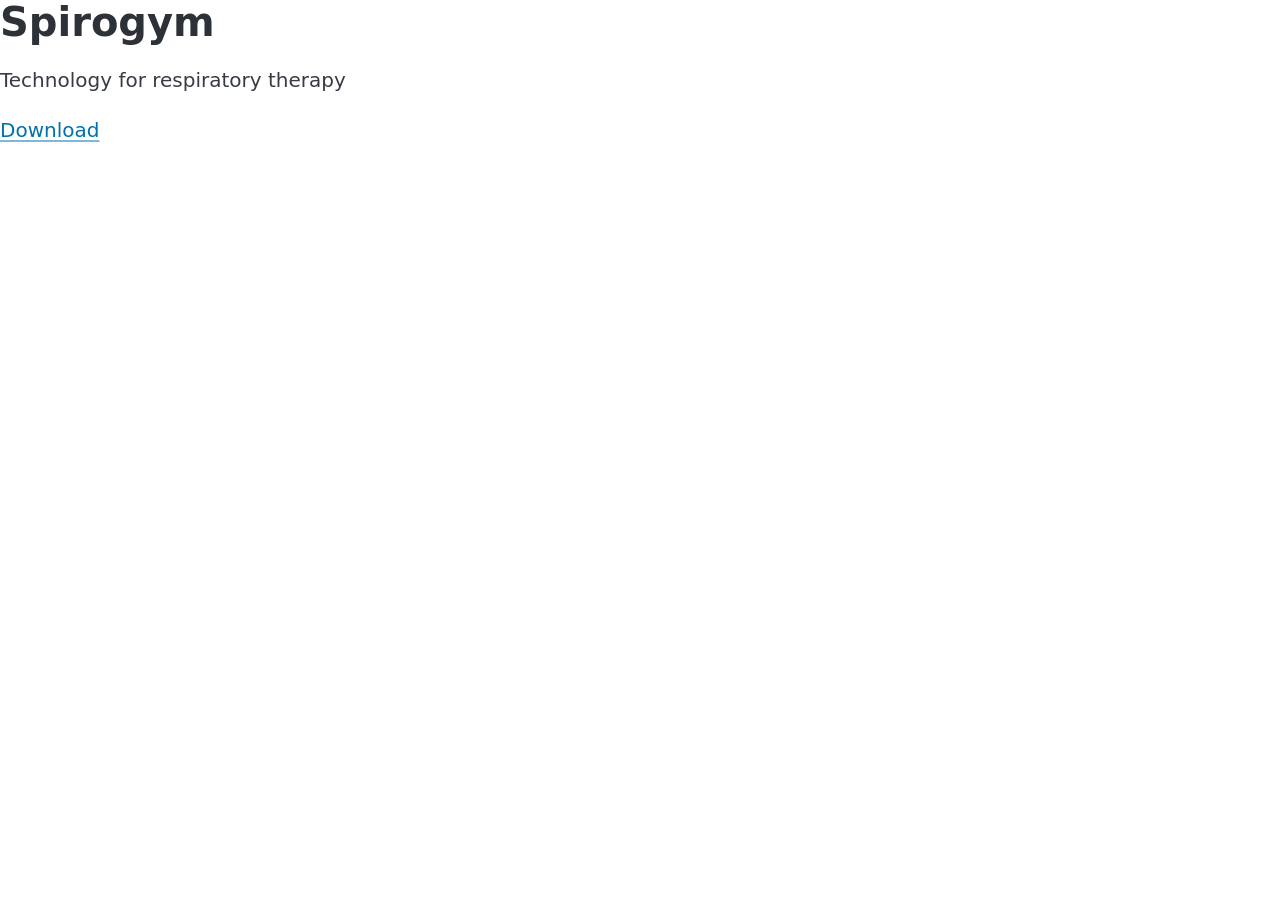
==== index.html @ b57103ef "feat(app): added page skeleton" ====
<!DOCTYPE html>
<html lang="en">
<meta charset="UTF-8">
<title>Spirogym</title>
<meta name="viewport" content="width=device-width,initial-scale=1">
<link rel="stylesheet" href="css/pico.min.css">
<style>
</style>
<script src=""></script>
<body>

<div>
 <h1>Spirogym</h1>
 <p>Technology for respiratory therapy</p>
 <a href="app/spirogym.apk" >Download</a>
</div>

</body>
</html>
---- css/pico.min.css ----
@charset "UTF-8";/*!
 * Pico CSS ✨ v2.1.1 (https://picocss.com)
 * Copyright 2019-2025 - Licensed under MIT
 */:host,:root{--pico-font-family-emoji:"Apple Color Emoji","Segoe UI Emoji","Segoe UI Symbol","Noto Color Emoji";--pico-font-family-sans-serif:system-ui,"Segoe UI",Roboto,Oxygen,Ubuntu,Cantarell,Helvetica,Arial,"Helvetica Neue",sans-serif,var(--pico-font-family-emoji);--pico-font-family-monospace:ui-monospace,SFMono-Regular,"SF Mono",Menlo,Consolas,"Liberation Mono",monospace,var(--pico-font-family-emoji);--pico-font-family:var(--pico-font-family-sans-serif);--pico-line-height:1.5;--pico-font-weight:400;--pico-font-size:100%;--pico-text-underline-offset:0.1rem;--pico-border-radius:0.25rem;--pico-border-width:0.0625rem;--pico-outline-width:0.125rem;--pico-transition:0.2s ease-in-out;--pico-spacing:1rem;--pico-typography-spacing-vertical:1rem;--pico-block-spacing-vertical:var(--pico-spacing);--pico-block-spacing-horizontal:var(--pico-spacing);--pico-grid-column-gap:var(--pico-spacing);--pico-grid-row-gap:var(--pico-spacing);--pico-form-element-spacing-vertical:0.75rem;--pico-form-element-spacing-horizontal:1rem;--pico-group-box-shadow:0 0 0 rgba(0, 0, 0, 0);--pico-group-box-shadow-focus-with-button:0 0 0 var(--pico-outline-width) var(--pico-primary-focus);--pico-group-box-shadow-focus-with-input:0 0 0 0.0625rem var(--pico-form-element-border-color);--pico-modal-overlay-backdrop-filter:blur(0.375rem);--pico-nav-element-spacing-vertical:1rem;--pico-nav-element-spacing-horizontal:0.5rem;--pico-nav-link-spacing-vertical:0.5rem;--pico-nav-link-spacing-horizontal:0.5rem;--pico-nav-breadcrumb-divider:">";--pico-icon-checkbox:url("data:image/svg+xml,%3Csvg xmlns='http://www.w3.org/2000/svg' width='24' height='24' viewBox='0 0 24 24' fill='none' stroke='rgb(255, 255, 255)' stroke-width='4' stroke-linecap='round' stroke-linejoin='round'%3E%3Cpolyline points='20 6 9 17 4 12'%3E%3C/polyline%3E%3C/svg%3E");--pico-icon-minus:url("data:image/svg+xml,%3Csvg xmlns='http://www.w3.org/2000/svg' width='24' height='24' viewBox='0 0 24 24' fill='none' stroke='rgb(255, 255, 255)' stroke-width='4' stroke-linecap='round' stroke-linejoin='round'%3E%3Cline x1='5' y1='12' x2='19' y2='12'%3E%3C/line%3E%3C/svg%3E");--pico-icon-chevron:url("data:image/svg+xml,%3Csvg xmlns='http://www.w3.org/2000/svg' width='24' height='24' viewBox='0 0 24 24' fill='none' stroke='rgb(136, 145, 164)' stroke-width='2' stroke-linecap='round' stroke-linejoin='round'%3E%3Cpolyline points='6 9 12 15 18 9'%3E%3C/polyline%3E%3C/svg%3E");--pico-icon-date:url("data:image/svg+xml,%3Csvg xmlns='http://www.w3.org/2000/svg' width='24' height='24' viewBox='0 0 24 24' fill='none' stroke='rgb(136, 145, 164)' stroke-width='2' stroke-linecap='round' stroke-linejoin='round'%3E%3Crect x='3' y='4' width='18' height='18' rx='2' ry='2'%3E%3C/rect%3E%3Cline x1='16' y1='2' x2='16' y2='6'%3E%3C/line%3E%3Cline x1='8' y1='2' x2='8' y2='6'%3E%3C/line%3E%3Cline x1='3' y1='10' x2='21' y2='10'%3E%3C/line%3E%3C/svg%3E");--pico-icon-time:url("data:image/svg+xml,%3Csvg xmlns='http://www.w3.org/2000/svg' width='24' height='24' viewBox='0 0 24 24' fill='none' stroke='rgb(136, 145, 164)' stroke-width='2' stroke-linecap='round' stroke-linejoin='round'%3E%3Ccircle cx='12' cy='12' r='10'%3E%3C/circle%3E%3Cpolyline points='12 6 12 12 16 14'%3E%3C/polyline%3E%3C/svg%3E");--pico-icon-search:url("data:image/svg+xml,%3Csvg xmlns='http://www.w3.org/2000/svg' width='24' height='24' viewBox='0 0 24 24' fill='none' stroke='rgb(136, 145, 164)' stroke-width='1.5' stroke-linecap='round' stroke-linejoin='round'%3E%3Ccircle cx='11' cy='11' r='8'%3E%3C/circle%3E%3Cline x1='21' y1='21' x2='16.65' y2='16.65'%3E%3C/line%3E%3C/svg%3E");--pico-icon-close:url("data:image/svg+xml,%3Csvg xmlns='http://www.w3.org/2000/svg' width='24' height='24' viewBox='0 0 24 24' fill='none' stroke='rgb(136, 145, 164)' stroke-width='3' stroke-linecap='round' stroke-linejoin='round'%3E%3Cline x1='18' y1='6' x2='6' y2='18'%3E%3C/line%3E%3Cline x1='6' y1='6' x2='18' y2='18'%3E%3C/line%3E%3C/svg%3E");--pico-icon-loading:url("data:image/svg+xml,%3Csvg fill='none' height='24' width='24' viewBox='0 0 24 24' xmlns='http://www.w3.org/2000/svg' %3E%3Cstyle%3E g %7B animation: rotate 2s linear infinite; transform-origin: center center; %7D circle %7B stroke-dasharray: 75,100; stroke-dashoffset: -5; animation: dash 1.5s ease-in-out infinite; stroke-linecap: round; %7D @keyframes rotate %7B 0%25 %7B transform: rotate(0deg); %7D 100%25 %7B transform: rotate(360deg); %7D %7D @keyframes dash %7B 0%25 %7B stroke-dasharray: 1,100; stroke-dashoffset: 0; %7D 50%25 %7B stroke-dasharray: 44.5,100; stroke-dashoffset: -17.5; %7D 100%25 %7B stroke-dasharray: 44.5,100; stroke-dashoffset: -62; %7D %7D %3C/style%3E%3Cg%3E%3Ccircle cx='12' cy='12' r='10' fill='none' stroke='rgb(136, 145, 164)' stroke-width='4' /%3E%3C/g%3E%3C/svg%3E")}@media (min-width:576px){:host,:root{--pico-font-size:106.25%}}@media (min-width:768px){:host,:root{--pico-font-size:112.5%}}@media (min-width:1024px){:host,:root{--pico-font-size:118.75%}}@media (min-width:1280px){:host,:root{--pico-font-size:125%}}@media (min-width:1536px){:host,:root{--pico-font-size:131.25%}}a{--pico-text-decoration:underline}a.contrast,a.secondary{--pico-text-decoration:underline}small{--pico-font-size:0.875em}h1,h2,h3,h4,h5,h6{--pico-font-weight:700}h1{--pico-font-size:2rem;--pico-line-height:1.125;--pico-typography-spacing-top:3rem}h2{--pico-font-size:1.75rem;--pico-line-height:1.15;--pico-typography-spacing-top:2.625rem}h3{--pico-font-size:1.5rem;--pico-line-height:1.175;--pico-typography-spacing-top:2.25rem}h4{--pico-font-size:1.25rem;--pico-line-height:1.2;--pico-typography-spacing-top:1.874rem}h5{--pico-font-size:1.125rem;--pico-line-height:1.225;--pico-typography-spacing-top:1.6875rem}h6{--pico-font-size:1rem;--pico-line-height:1.25;--pico-typography-spacing-top:1.5rem}tfoot td,tfoot th,thead td,thead th{--pico-font-weight:600;--pico-border-width:0.1875rem}code,kbd,pre,samp{--pico-font-family:var(--pico-font-family-monospace)}kbd{--pico-font-weight:bolder}:where(select,textarea),input:not([type=submit],[type=button],[type=reset],[type=checkbox],[type=radio],[type=file]){--pico-outline-width:0.0625rem}[type=search]{--pico-border-radius:5rem}[type=checkbox],[type=radio]{--pico-border-width:0.125rem}[type=checkbox][role=switch]{--pico-border-width:0.1875rem}details.dropdown summary:not([role=button]){--pico-outline-width:0.0625rem}nav details.dropdown summary:focus-visible{--pico-outline-width:0.125rem}[role=search]{--pico-border-radius:5rem}[role=group]:has(button.secondary:focus,[type=submit].secondary:focus,[type=button].secondary:focus,[role=button].secondary:focus),[role=search]:has(button.secondary:focus,[type=submit].secondary:focus,[type=button].secondary:focus,[role=button].secondary:focus){--pico-group-box-shadow-focus-with-button:0 0 0 var(--pico-outline-width) var(--pico-secondary-focus)}[role=group]:has(button.contrast:focus,[type=submit].contrast:focus,[type=button].contrast:focus,[role=button].contrast:focus),[role=search]:has(button.contrast:focus,[type=submit].contrast:focus,[type=button].contrast:focus,[role=button].contrast:focus){--pico-group-box-shadow-focus-with-button:0 0 0 var(--pico-outline-width) var(--pico-contrast-focus)}[role=group] [role=button],[role=group] [type=button],[role=group] [type=submit],[role=group] button,[role=search] [role=button],[role=search] [type=button],[role=search] [type=submit],[role=search] button{--pico-form-element-spacing-horizontal:2rem}details summary[role=button]:not(.outline)::after{filter:brightness(0) invert(1)}[aria-busy=true]:not(input,select,textarea):is(button,[type=submit],[type=button],[type=reset],[role=button]):not(.outline)::before{filter:brightness(0) invert(1)}:host(:not([data-theme=dark])),:root:not([data-theme=dark]),[data-theme=light]{color-scheme:light;--pico-background-color:#fff;--pico-color:#373c44;--pico-text-selection-color:rgba(2, 154, 232, 0.25);--pico-muted-color:#646b79;--pico-muted-border-color:rgb(231, 234, 239.5);--pico-primary:#0172ad;--pico-primary-background:#0172ad;--pico-primary-border:var(--pico-primary-background);--pico-primary-underline:rgba(1, 114, 173, 0.5);--pico-primary-hover:#015887;--pico-primary-hover-background:#02659a;--pico-primary-hover-border:var(--pico-primary-hover-background);--pico-primary-hover-underline:var(--pico-primary-hover);--pico-primary-focus:rgba(2, 154, 232, 0.5);--pico-primary-inverse:#fff;--pico-secondary:#5d6b89;--pico-secondary-background:#525f7a;--pico-secondary-border:var(--pico-secondary-background);--pico-secondary-underline:rgba(93, 107, 137, 0.5);--pico-secondary-hover:#48536b;--pico-secondary-hover-background:#48536b;--pico-secondary-hover-border:var(--pico-secondary-hover-background);--pico-secondary-hover-underline:var(--pico-secondary-hover);--pico-secondary-focus:rgba(93, 107, 137, 0.25);--pico-secondary-inverse:#fff;--pico-contrast:#181c25;--pico-contrast-background:#181c25;--pico-contrast-border:var(--pico-contrast-background);--pico-contrast-underline:rgba(24, 28, 37, 0.5);--pico-contrast-hover:#000;--pico-contrast-hover-background:#000;--pico-contrast-hover-border:var(--pico-contrast-hover-background);--pico-contrast-hover-underline:var(--pico-secondary-hover);--pico-contrast-focus:rgba(93, 107, 137, 0.25);--pico-contrast-inverse:#fff;--pico-box-shadow:0.0145rem 0.029rem 0.174rem rgba(129, 145, 181, 0.01698),0.0335rem 0.067rem 0.402rem rgba(129, 145, 181, 0.024),0.0625rem 0.125rem 0.75rem rgba(129, 145, 181, 0.03),0.1125rem 0.225rem 1.35rem rgba(129, 145, 181, 0.036),0.2085rem 0.417rem 2.502rem rgba(129, 145, 181, 0.04302),0.5rem 1rem 6rem rgba(129, 145, 181, 0.06),0 0 0 0.0625rem rgba(129, 145, 181, 0.015);--pico-h1-color:#2d3138;--pico-h2-color:#373c44;--pico-h3-color:#424751;--pico-h4-color:#4d535e;--pico-h5-color:#5c6370;--pico-h6-color:#646b79;--pico-mark-background-color:rgb(252.5, 230.5, 191.5);--pico-mark-color:#0f1114;--pico-ins-color:rgb(28.5, 105.5, 84);--pico-del-color:rgb(136, 56.5, 53);--pico-blockquote-border-color:var(--pico-muted-border-color);--pico-blockquote-footer-color:var(--pico-muted-color);--pico-button-box-shadow:0 0 0 rgba(0, 0, 0, 0);--pico-button-hover-box-shadow:0 0 0 rgba(0, 0, 0, 0);--pico-table-border-color:var(--pico-muted-border-color);--pico-table-row-stripped-background-color:rgba(111, 120, 135, 0.0375);--pico-code-background-color:rgb(243, 244.5, 246.75);--pico-code-color:#646b79;--pico-code-kbd-background-color:var(--pico-color);--pico-code-kbd-color:var(--pico-background-color);--pico-form-element-background-color:rgb(251, 251.5, 252.25);--pico-form-element-selected-background-color:#dfe3eb;--pico-form-element-border-color:#cfd5e2;--pico-form-element-color:#23262c;--pico-form-element-placeholder-color:var(--pico-muted-color);--pico-form-element-active-background-color:#fff;--pico-form-element-active-border-color:var(--pico-primary-border);--pico-form-element-focus-color:var(--pico-primary-border);--pico-form-element-disabled-opacity:0.5;--pico-form-element-invalid-border-color:rgb(183.5, 105.5, 106.5);--pico-form-element-invalid-active-border-color:rgb(200.25, 79.25, 72.25);--pico-form-element-invalid-focus-color:var(--pico-form-element-invalid-active-border-color);--pico-form-element-valid-border-color:rgb(76, 154.5, 137.5);--pico-form-element-valid-active-border-color:rgb(39, 152.75, 118.75);--pico-form-element-valid-focus-color:var(--pico-form-element-valid-active-border-color);--pico-switch-background-color:#bfc7d9;--pico-switch-checked-background-color:var(--pico-primary-background);--pico-switch-color:#fff;--pico-switch-thumb-box-shadow:0 0 0 rgba(0, 0, 0, 0);--pico-range-border-color:#dfe3eb;--pico-range-active-border-color:#bfc7d9;--pico-range-thumb-border-color:var(--pico-background-color);--pico-range-thumb-color:var(--pico-secondary-background);--pico-range-thumb-active-color:var(--pico-primary-background);--pico-accordion-border-color:var(--pico-muted-border-color);--pico-accordion-active-summary-color:var(--pico-primary-hover);--pico-accordion-close-summary-color:var(--pico-color);--pico-accordion-open-summary-color:var(--pico-muted-color);--pico-card-background-color:var(--pico-background-color);--pico-card-border-color:var(--pico-muted-border-color);--pico-card-box-shadow:var(--pico-box-shadow);--pico-card-sectioning-background-color:rgb(251, 251.5, 252.25);--pico-dropdown-background-color:#fff;--pico-dropdown-border-color:#eff1f4;--pico-dropdown-box-shadow:var(--pico-box-shadow);--pico-dropdown-color:var(--pico-color);--pico-dropdown-hover-background-color:#eff1f4;--pico-loading-spinner-opacity:0.5;--pico-modal-overlay-background-color:rgba(232, 234, 237, 0.75);--pico-progress-background-color:#dfe3eb;--pico-progress-color:var(--pico-primary-background);--pico-tooltip-background-color:var(--pico-contrast-background);--pico-tooltip-color:var(--pico-contrast-inverse);--pico-icon-valid:url("data:image/svg+xml,%3Csvg xmlns='http://www.w3.org/2000/svg' width='24' height='24' viewBox='0 0 24 24' fill='none' stroke='rgb(76, 154.5, 137.5)' stroke-width='2' stroke-linecap='round' stroke-linejoin='round'%3E%3Cpolyline points='20 6 9 17 4 12'%3E%3C/polyline%3E%3C/svg%3E");--pico-icon-invalid:url("data:image/svg+xml,%3Csvg xmlns='http://www.w3.org/2000/svg' width='24' height='24' viewBox='0 0 24 24' fill='none' stroke='rgb(200.25, 79.25, 72.25)' stroke-width='2' stroke-linecap='round' stroke-linejoin='round'%3E%3Ccircle cx='12' cy='12' r='10'%3E%3C/circle%3E%3Cline x1='12' y1='8' x2='12' y2='12'%3E%3C/line%3E%3Cline x1='12' y1='16' x2='12.01' y2='16'%3E%3C/line%3E%3C/svg%3E")}:host(:not([data-theme=dark])) input:is([type=submit],[type=button],[type=reset],[type=checkbox],[type=radio],[type=file]),:root:not([data-theme=dark]) input:is([type=submit],[type=button],[type=reset],[type=checkbox],[type=radio],[type=file]),[data-theme=light] input:is([type=submit],[type=button],[type=reset],[type=checkbox],[type=radio],[type=file]){--pico-form-element-focus-color:var(--pico-primary-focus)}@media only screen and (prefers-color-scheme:dark){:host(:not([data-theme])),:root:not([data-theme]){color-scheme:dark;--pico-background-color:rgb(19, 22.5, 30.5);--pico-color:#c2c7d0;--pico-text-selection-color:rgba(1, 170, 255, 0.1875);--pico-muted-color:#7b8495;--pico-muted-border-color:#202632;--pico-primary:#01aaff;--pico-primary-background:#0172ad;--pico-primary-border:var(--pico-primary-background);--pico-primary-underline:rgba(1, 170, 255, 0.5);--pico-primary-hover:#79c0ff;--pico-primary-hover-background:#017fc0;--pico-primary-hover-border:var(--pico-primary-hover-background);--pico-primary-hover-underline:var(--pico-primary-hover);--pico-primary-focus:rgba(1, 170, 255, 0.375);--pico-primary-inverse:#fff;--pico-secondary:#969eaf;--pico-secondary-background:#525f7a;--pico-secondary-border:var(--pico-secondary-background);--pico-secondary-underline:rgba(150, 158, 175, 0.5);--pico-secondary-hover:#b3b9c5;--pico-secondary-hover-background:#5d6b89;--pico-secondary-hover-border:var(--pico-secondary-hover-background);--pico-secondary-hover-underline:var(--pico-secondary-hover);--pico-secondary-focus:rgba(144, 158, 190, 0.25);--pico-secondary-inverse:#fff;--pico-contrast:#dfe3eb;--pico-contrast-background:#eff1f4;--pico-contrast-border:var(--pico-contrast-background);--pico-contrast-underline:rgba(223, 227, 235, 0.5);--pico-contrast-hover:#fff;--pico-contrast-hover-background:#fff;--pico-contrast-hover-border:var(--pico-contrast-hover-background);--pico-contrast-hover-underline:var(--pico-contrast-hover);--pico-contrast-focus:rgba(207, 213, 226, 0.25);--pico-contrast-inverse:#000;--pico-box-shadow:0.0145rem 0.029rem 0.174rem rgba(7, 8.5, 12, 0.01698),0.0335rem 0.067rem 0.402rem rgba(7, 8.5, 12, 0.024),0.0625rem 0.125rem 0.75rem rgba(7, 8.5, 12, 0.03),0.1125rem 0.225rem 1.35rem rgba(7, 8.5, 12, 0.036),0.2085rem 0.417rem 2.502rem rgba(7, 8.5, 12, 0.04302),0.5rem 1rem 6rem rgba(7, 8.5, 12, 0.06),0 0 0 0.0625rem rgba(7, 8.5, 12, 0.015);--pico-h1-color:#f0f1f3;--pico-h2-color:#e0e3e7;--pico-h3-color:#c2c7d0;--pico-h4-color:#b3b9c5;--pico-h5-color:#a4acba;--pico-h6-color:#8891a4;--pico-mark-background-color:#014063;--pico-mark-color:#fff;--pico-ins-color:#62af9a;--pico-del-color:rgb(205.5, 126, 123);--pico-blockquote-border-color:var(--pico-muted-border-color);--pico-blockquote-footer-color:var(--pico-muted-color);--pico-button-box-shadow:0 0 0 rgba(0, 0, 0, 0);--pico-button-hover-box-shadow:0 0 0 rgba(0, 0, 0, 0);--pico-table-border-color:var(--pico-muted-border-color);--pico-table-row-stripped-background-color:rgba(111, 120, 135, 0.0375);--pico-code-background-color:rgb(26, 30.5, 40.25);--pico-code-color:#8891a4;--pico-code-kbd-background-color:var(--pico-color);--pico-code-kbd-color:var(--pico-background-color);--pico-form-element-background-color:rgb(28, 33, 43.5);--pico-form-element-selected-background-color:#2a3140;--pico-form-element-border-color:#2a3140;--pico-form-element-color:#e0e3e7;--pico-form-element-placeholder-color:#8891a4;--pico-form-element-active-background-color:rgb(26, 30.5, 40.25);--pico-form-element-active-border-color:var(--pico-primary-border);--pico-form-element-focus-color:var(--pico-primary-border);--pico-form-element-disabled-opacity:0.5;--pico-form-element-invalid-border-color:rgb(149.5, 74, 80);--pico-form-element-invalid-active-border-color:rgb(183.25, 63.5, 59);--pico-form-element-invalid-focus-color:var(--pico-form-element-invalid-active-border-color);--pico-form-element-valid-border-color:#2a7b6f;--pico-form-element-valid-active-border-color:rgb(22, 137, 105.5);--pico-form-element-valid-focus-color:var(--pico-form-element-valid-active-border-color);--pico-switch-background-color:#333c4e;--pico-switch-checked-background-color:var(--pico-primary-background);--pico-switch-color:#fff;--pico-switch-thumb-box-shadow:0 0 0 rgba(0, 0, 0, 0);--pico-range-border-color:#202632;--pico-range-active-border-color:#2a3140;--pico-range-thumb-border-color:var(--pico-background-color);--pico-range-thumb-color:var(--pico-secondary-background);--pico-range-thumb-active-color:var(--pico-primary-background);--pico-accordion-border-color:var(--pico-muted-border-color);--pico-accordion-active-summary-color:var(--pico-primary-hover);--pico-accordion-close-summary-color:var(--pico-color);--pico-accordion-open-summary-color:var(--pico-muted-color);--pico-card-background-color:#181c25;--pico-card-border-color:var(--pico-card-background-color);--pico-card-box-shadow:var(--pico-box-shadow);--pico-card-sectioning-background-color:rgb(26, 30.5, 40.25);--pico-dropdown-background-color:#181c25;--pico-dropdown-border-color:#202632;--pico-dropdown-box-shadow:var(--pico-box-shadow);--pico-dropdown-color:var(--pico-color);--pico-dropdown-hover-background-color:#202632;--pico-loading-spinner-opacity:0.5;--pico-modal-overlay-background-color:rgba(7.5, 8.5, 10, 0.75);--pico-progress-background-color:#202632;--pico-progress-color:var(--pico-primary-background);--pico-tooltip-background-color:var(--pico-contrast-background);--pico-tooltip-color:var(--pico-contrast-inverse);--pico-icon-valid:url("data:image/svg+xml,%3Csvg xmlns='http://www.w3.org/2000/svg' width='24' height='24' viewBox='0 0 24 24' fill='none' stroke='rgb(42, 123, 111)' stroke-width='2' stroke-linecap='round' stroke-linejoin='round'%3E%3Cpolyline points='20 6 9 17 4 12'%3E%3C/polyline%3E%3C/svg%3E");--pico-icon-invalid:url("data:image/svg+xml,%3Csvg xmlns='http://www.w3.org/2000/svg' width='24' height='24' viewBox='0 0 24 24' fill='none' stroke='rgb(149.5, 74, 80)' stroke-width='2' stroke-linecap='round' stroke-linejoin='round'%3E%3Ccircle cx='12' cy='12' r='10'%3E%3C/circle%3E%3Cline x1='12' y1='8' x2='12' y2='12'%3E%3C/line%3E%3Cline x1='12' y1='16' x2='12.01' y2='16'%3E%3C/line%3E%3C/svg%3E")}:host(:not([data-theme])) input:is([type=submit],[type=button],[type=reset],[type=checkbox],[type=radio],[type=file]),:root:not([data-theme]) input:is([type=submit],[type=button],[type=reset],[type=checkbox],[type=radio],[type=file]){--pico-form-element-focus-color:var(--pico-primary-focus)}:host(:not([data-theme])) details summary[role=button].contrast:not(.outline)::after,:root:not([data-theme]) details summary[role=button].contrast:not(.outline)::after{filter:brightness(0)}:host(:not([data-theme])) [aria-busy=true]:not(input,select,textarea).contrast:is(button,[type=submit],[type=button],[type=reset],[role=button]):not(.outline)::before,:root:not([data-theme]) [aria-busy=true]:not(input,select,textarea).contrast:is(button,[type=submit],[type=button],[type=reset],[role=button]):not(.outline)::before{filter:brightness(0)}}[data-theme=dark]{color-scheme:dark;--pico-background-color:rgb(19, 22.5, 30.5);--pico-color:#c2c7d0;--pico-text-selection-color:rgba(1, 170, 255, 0.1875);--pico-muted-color:#7b8495;--pico-muted-border-color:#202632;--pico-primary:#01aaff;--pico-primary-background:#0172ad;--pico-primary-border:var(--pico-primary-background);--pico-primary-underline:rgba(1, 170, 255, 0.5);--pico-primary-hover:#79c0ff;--pico-primary-hover-background:#017fc0;--pico-primary-hover-border:var(--pico-primary-hover-background);--pico-primary-hover-underline:var(--pico-primary-hover);--pico-primary-focus:rgba(1, 170, 255, 0.375);--pico-primary-inverse:#fff;--pico-secondary:#969eaf;--pico-secondary-background:#525f7a;--pico-secondary-border:var(--pico-secondary-background);--pico-secondary-underline:rgba(150, 158, 175, 0.5);--pico-secondary-hover:#b3b9c5;--pico-secondary-hover-background:#5d6b89;--pico-secondary-hover-border:var(--pico-secondary-hover-background);--pico-secondary-hover-underline:var(--pico-secondary-hover);--pico-secondary-focus:rgba(144, 158, 190, 0.25);--pico-secondary-inverse:#fff;--pico-contrast:#dfe3eb;--pico-contrast-background:#eff1f4;--pico-contrast-border:var(--pico-contrast-background);--pico-contrast-underline:rgba(223, 227, 235, 0.5);--pico-contrast-hover:#fff;--pico-contrast-hover-background:#fff;--pico-contrast-hover-border:var(--pico-contrast-hover-background);--pico-contrast-hover-underline:var(--pico-contrast-hover);--pico-contrast-focus:rgba(207, 213, 226, 0.25);--pico-contrast-inverse:#000;--pico-box-shadow:0.0145rem 0.029rem 0.174rem rgba(7, 8.5, 12, 0.01698),0.0335rem 0.067rem 0.402rem rgba(7, 8.5, 12, 0.024),0.0625rem 0.125rem 0.75rem rgba(7, 8.5, 12, 0.03),0.1125rem 0.225rem 1.35rem rgba(7, 8.5, 12, 0.036),0.2085rem 0.417rem 2.502rem rgba(7, 8.5, 12, 0.04302),0.5rem 1rem 6rem rgba(7, 8.5, 12, 0.06),0 0 0 0.0625rem rgba(7, 8.5, 12, 0.015);--pico-h1-color:#f0f1f3;--pico-h2-color:#e0e3e7;--pico-h3-color:#c2c7d0;--pico-h4-color:#b3b9c5;--pico-h5-color:#a4acba;--pico-h6-color:#8891a4;--pico-mark-background-color:#014063;--pico-mark-color:#fff;--pico-ins-color:#62af9a;--pico-del-color:rgb(205.5, 126, 123);--pico-blockquote-border-color:var(--pico-muted-border-color);--pico-blockquote-footer-color:var(--pico-muted-color);--pico-button-box-shadow:0 0 0 rgba(0, 0, 0, 0);--pico-button-hover-box-shadow:0 0 0 rgba(0, 0, 0, 0);--pico-table-border-color:var(--pico-muted-border-color);--pico-table-row-stripped-background-color:rgba(111, 120, 135, 0.0375);--pico-code-background-color:rgb(26, 30.5, 40.25);--pico-code-color:#8891a4;--pico-code-kbd-background-color:var(--pico-color);--pico-code-kbd-color:var(--pico-background-color);--pico-form-element-background-color:rgb(28, 33, 43.5);--pico-form-element-selected-background-color:#2a3140;--pico-form-element-border-color:#2a3140;--pico-form-element-color:#e0e3e7;--pico-form-element-placeholder-color:#8891a4;--pico-form-element-active-background-color:rgb(26, 30.5, 40.25);--pico-form-element-active-border-color:var(--pico-primary-border);--pico-form-element-focus-color:var(--pico-primary-border);--pico-form-element-disabled-opacity:0.5;--pico-form-element-invalid-border-color:rgb(149.5, 74, 80);--pico-form-element-invalid-active-border-color:rgb(183.25, 63.5, 59);--pico-form-element-invalid-focus-color:var(--pico-form-element-invalid-active-border-color);--pico-form-element-valid-border-color:#2a7b6f;--pico-form-element-valid-active-border-color:rgb(22, 137, 105.5);--pico-form-element-valid-focus-color:var(--pico-form-element-valid-active-border-color);--pico-switch-background-color:#333c4e;--pico-switch-checked-background-color:var(--pico-primary-background);--pico-switch-color:#fff;--pico-switch-thumb-box-shadow:0 0 0 rgba(0, 0, 0, 0);--pico-range-border-color:#202632;--pico-range-active-border-color:#2a3140;--pico-range-thumb-border-color:var(--pico-background-color);--pico-range-thumb-color:var(--pico-secondary-background);--pico-range-thumb-active-color:var(--pico-primary-background);--pico-accordion-border-color:var(--pico-muted-border-color);--pico-accordion-active-summary-color:var(--pico-primary-hover);--pico-accordion-close-summary-color:var(--pico-color);--pico-accordion-open-summary-color:var(--pico-muted-color);--pico-card-background-color:#181c25;--pico-card-border-color:var(--pico-card-background-color);--pico-card-box-shadow:var(--pico-box-shadow);--pico-card-sectioning-background-color:rgb(26, 30.5, 40.25);--pico-dropdown-background-color:#181c25;--pico-dropdown-border-color:#202632;--pico-dropdown-box-shadow:var(--pico-box-shadow);--pico-dropdown-color:var(--pico-color);--pico-dropdown-hover-background-color:#202632;--pico-loading-spinner-opacity:0.5;--pico-modal-overlay-background-color:rgba(7.5, 8.5, 10, 0.75);--pico-progress-background-color:#202632;--pico-progress-color:var(--pico-primary-background);--pico-tooltip-background-color:var(--pico-contrast-background);--pico-tooltip-color:var(--pico-contrast-inverse);--pico-icon-valid:url("data:image/svg+xml,%3Csvg xmlns='http://www.w3.org/2000/svg' width='24' height='24' viewBox='0 0 24 24' fill='none' stroke='rgb(42, 123, 111)' stroke-width='2' stroke-linecap='round' stroke-linejoin='round'%3E%3Cpolyline points='20 6 9 17 4 12'%3E%3C/polyline%3E%3C/svg%3E");--pico-icon-invalid:url("data:image/svg+xml,%3Csvg xmlns='http://www.w3.org/2000/svg' width='24' height='24' viewBox='0 0 24 24' fill='none' stroke='rgb(149.5, 74, 80)' stroke-width='2' stroke-linecap='round' stroke-linejoin='round'%3E%3Ccircle cx='12' cy='12' r='10'%3E%3C/circle%3E%3Cline x1='12' y1='8' x2='12' y2='12'%3E%3C/line%3E%3Cline x1='12' y1='16' x2='12.01' y2='16'%3E%3C/line%3E%3C/svg%3E")}[data-theme=dark] input:is([type=submit],[type=button],[type=reset],[type=checkbox],[type=radio],[type=file]){--pico-form-element-focus-color:var(--pico-primary-focus)}[data-theme=dark] details summary[role=button].contrast:not(.outline)::after{filter:brightness(0)}[data-theme=dark] [aria-busy=true]:not(input,select,textarea).contrast:is(button,[type=submit],[type=button],[type=reset],[role=button]):not(.outline)::before{filter:brightness(0)}[type=checkbox],[type=radio],[type=range],progress{accent-color:var(--pico-primary)}*,::after,::before{box-sizing:border-box;background-repeat:no-repeat}::after,::before{text-decoration:inherit;vertical-align:inherit}:where(:host),:where(:root){-webkit-tap-highlight-color:transparent;-webkit-text-size-adjust:100%;-moz-text-size-adjust:100%;text-size-adjust:100%;background-color:var(--pico-background-color);color:var(--pico-color);font-weight:var(--pico-font-weight);font-size:var(--pico-font-size);line-height:var(--pico-line-height);font-family:var(--pico-font-family);text-underline-offset:var(--pico-text-underline-offset);text-rendering:optimizeLegibility;overflow-wrap:break-word;-moz-tab-size:4;-o-tab-size:4;tab-size:4}body{width:100%;margin:0}main{display:block}body>footer,body>header,body>main{padding-block:var(--pico-block-spacing-vertical)}section{margin-bottom:var(--pico-block-spacing-vertical)}.container,.container-fluid{width:100%;margin-right:auto;margin-left:auto;padding-right:var(--pico-spacing);padding-left:var(--pico-spacing)}@media (min-width:576px){.container{max-width:510px;padding-right:0;padding-left:0}}@media (min-width:768px){.container{max-width:700px}}@media (min-width:1024px){.container{max-width:950px}}@media (min-width:1280px){.container{max-width:1200px}}@media (min-width:1536px){.container{max-width:1450px}}.grid{grid-column-gap:var(--pico-grid-column-gap);grid-row-gap:var(--pico-grid-row-gap);display:grid;grid-template-columns:1fr}@media (min-width:768px){.grid{grid-template-columns:repeat(auto-fit,minmax(0%,1fr))}}.grid>*{min-width:0}.overflow-auto{overflow:auto}b,strong{font-weight:bolder}sub,sup{position:relative;font-size:.75em;line-height:0;vertical-align:baseline}sub{bottom:-.25em}sup{top:-.5em}address,blockquote,dl,ol,p,pre,table,ul{margin-top:0;margin-bottom:var(--pico-typography-spacing-vertical);color:var(--pico-color);font-style:normal;font-weight:var(--pico-font-weight)}h1,h2,h3,h4,h5,h6{margin-top:0;margin-bottom:var(--pico-typography-spacing-vertical);color:var(--pico-color);font-weight:var(--pico-font-weight);font-size:var(--pico-font-size);line-height:var(--pico-line-height);font-family:var(--pico-font-family)}h1{--pico-color:var(--pico-h1-color)}h2{--pico-color:var(--pico-h2-color)}h3{--pico-color:var(--pico-h3-color)}h4{--pico-color:var(--pico-h4-color)}h5{--pico-color:var(--pico-h5-color)}h6{--pico-color:var(--pico-h6-color)}:where(article,address,blockquote,dl,figure,form,ol,p,pre,table,ul)~:is(h1,h2,h3,h4,h5,h6){margin-top:var(--pico-typography-spacing-top)}p{margin-bottom:var(--pico-typography-spacing-vertical)}hgroup{margin-bottom:var(--pico-typography-spacing-vertical)}hgroup>*{margin-top:0;margin-bottom:0}hgroup>:not(:first-child):last-child{--pico-color:var(--pico-muted-color);--pico-font-weight:unset;font-size:1rem}:where(ol,ul) li{margin-bottom:calc(var(--pico-typography-spacing-vertical) * .25)}:where(dl,ol,ul) :where(dl,ol,ul){margin:0;margin-top:calc(var(--pico-typography-spacing-vertical) * .25)}ul li{list-style:square}mark{padding:.125rem .25rem;background-color:var(--pico-mark-background-color);color:var(--pico-mark-color);vertical-align:baseline}blockquote{display:block;margin:var(--pico-typography-spacing-vertical) 0;padding:var(--pico-spacing);border-right:none;border-left:.25rem solid var(--pico-blockquote-border-color);border-inline-start:0.25rem solid var(--pico-blockquote-border-color);border-inline-end:none}blockquote footer{margin-top:calc(var(--pico-typography-spacing-vertical) * .5);color:var(--pico-blockquote-footer-color)}abbr[title]{border-bottom:1px dotted;text-decoration:none;cursor:help}ins{color:var(--pico-ins-color);text-decoration:none}del{color:var(--pico-del-color)}::-moz-selection{background-color:var(--pico-text-selection-color)}::selection{background-color:var(--pico-text-selection-color)}:where(a:not([role=button])),[role=link]{--pico-color:var(--pico-primary);--pico-background-color:transparent;--pico-underline:var(--pico-primary-underline);outline:0;background-color:var(--pico-background-color);color:var(--pico-color);-webkit-text-decoration:var(--pico-text-decoration);text-decoration:var(--pico-text-decoration);text-decoration-color:var(--pico-underline);text-underline-offset:0.125em;transition:background-color var(--pico-transition),color var(--pico-transition),box-shadow var(--pico-transition),-webkit-text-decoration var(--pico-transition);transition:background-color var(--pico-transition),color var(--pico-transition),text-decoration var(--pico-transition),box-shadow var(--pico-transition);transition:background-color var(--pico-transition),color var(--pico-transition),text-decoration var(--pico-transition),box-shadow var(--pico-transition),-webkit-text-decoration var(--pico-transition)}:where(a:not([role=button])):is([aria-current]:not([aria-current=false]),:hover,:active,:focus),[role=link]:is([aria-current]:not([aria-current=false]),:hover,:active,:focus){--pico-color:var(--pico-primary-hover);--pico-underline:var(--pico-primary-hover-underline);--pico-text-decoration:underline}:where(a:not([role=button])):focus-visible,[role=link]:focus-visible{box-shadow:0 0 0 var(--pico-outline-width) var(--pico-primary-focus)}:where(a:not([role=button])).secondary,[role=link].secondary{--pico-color:var(--pico-secondary);--pico-underline:var(--pico-secondary-underline)}:where(a:not([role=button])).secondary:is([aria-current]:not([aria-current=false]),:hover,:active,:focus),[role=link].secondary:is([aria-current]:not([aria-current=false]),:hover,:active,:focus){--pico-color:var(--pico-secondary-hover);--pico-underline:var(--pico-secondary-hover-underline)}:where(a:not([role=button])).contrast,[role=link].contrast{--pico-color:var(--pico-contrast);--pico-underline:var(--pico-contrast-underline)}:where(a:not([role=button])).contrast:is([aria-current]:not([aria-current=false]),:hover,:active,:focus),[role=link].contrast:is([aria-current]:not([aria-current=false]),:hover,:active,:focus){--pico-color:var(--pico-contrast-hover);--pico-underline:var(--pico-contrast-hover-underline)}a[role=button]{display:inline-block}button{margin:0;overflow:visible;font-family:inherit;text-transform:none}[type=button],[type=reset],[type=submit],button{-webkit-appearance:button}[role=button],[type=button],[type=file]::file-selector-button,[type=reset],[type=submit],button{--pico-background-color:var(--pico-primary-background);--pico-border-color:var(--pico-primary-border);--pico-color:var(--pico-primary-inverse);--pico-box-shadow:var(--pico-button-box-shadow, 0 0 0 rgba(0, 0, 0, 0));padding:var(--pico-form-element-spacing-vertical) var(--pico-form-element-spacing-horizontal);border:var(--pico-border-width) solid var(--pico-border-color);border-radius:var(--pico-border-radius);outline:0;background-color:var(--pico-background-color);box-shadow:var(--pico-box-shadow);color:var(--pico-color);font-weight:var(--pico-font-weight);font-size:1rem;line-height:var(--pico-line-height);text-align:center;text-decoration:none;cursor:pointer;-webkit-user-select:none;-moz-user-select:none;user-select:none;transition:background-color var(--pico-transition),border-color var(--pico-transition),color var(--pico-transition),box-shadow var(--pico-transition)}[role=button]:is(:hover,:active,:focus),[role=button]:is([aria-current]:not([aria-current=false])),[type=button]:is(:hover,:active,:focus),[type=button]:is([aria-current]:not([aria-current=false])),[type=file]::file-selector-button:is(:hover,:active,:focus),[type=file]::file-selector-button:is([aria-current]:not([aria-current=false])),[type=reset]:is(:hover,:active,:focus),[type=reset]:is([aria-current]:not([aria-current=false])),[type=submit]:is(:hover,:active,:focus),[type=submit]:is([aria-current]:not([aria-current=false])),button:is(:hover,:active,:focus),button:is([aria-current]:not([aria-current=false])){--pico-background-color:var(--pico-primary-hover-background);--pico-border-color:var(--pico-primary-hover-border);--pico-box-shadow:var(--pico-button-hover-box-shadow, 0 0 0 rgba(0, 0, 0, 0));--pico-color:var(--pico-primary-inverse)}[role=button]:focus,[role=button]:is([aria-current]:not([aria-current=false])):focus,[type=button]:focus,[type=button]:is([aria-current]:not([aria-current=false])):focus,[type=file]::file-selector-button:focus,[type=file]::file-selector-button:is([aria-current]:not([aria-current=false])):focus,[type=reset]:focus,[type=reset]:is([aria-current]:not([aria-current=false])):focus,[type=submit]:focus,[type=submit]:is([aria-current]:not([aria-current=false])):focus,button:focus,button:is([aria-current]:not([aria-current=false])):focus{--pico-box-shadow:var(--pico-button-hover-box-shadow, 0 0 0 rgba(0, 0, 0, 0)),0 0 0 var(--pico-outline-width) var(--pico-primary-focus)}[type=button],[type=reset],[type=submit]{margin-bottom:var(--pico-spacing)}:is(button,[type=submit],[type=button],[role=button]).secondary,[type=file]::file-selector-button,[type=reset]{--pico-background-color:var(--pico-secondary-background);--pico-border-color:var(--pico-secondary-border);--pico-color:var(--pico-secondary-inverse);cursor:pointer}:is(button,[type=submit],[type=button],[role=button]).secondary:is([aria-current]:not([aria-current=false]),:hover,:active,:focus),[type=file]::file-selector-button:is([aria-current]:not([aria-current=false]),:hover,:active,:focus),[type=reset]:is([aria-current]:not([aria-current=false]),:hover,:active,:focus){--pico-background-color:var(--pico-secondary-hover-background);--pico-border-color:var(--pico-secondary-hover-border);--pico-color:var(--pico-secondary-inverse)}:is(button,[type=submit],[type=button],[role=button]).secondary:focus,:is(button,[type=submit],[type=button],[role=button]).secondary:is([aria-current]:not([aria-current=false])):focus,[type=file]::file-selector-button:focus,[type=file]::file-selector-button:is([aria-current]:not([aria-current=false])):focus,[type=reset]:focus,[type=reset]:is([aria-current]:not([aria-current=false])):focus{--pico-box-shadow:var(--pico-button-hover-box-shadow, 0 0 0 rgba(0, 0, 0, 0)),0 0 0 var(--pico-outline-width) var(--pico-secondary-focus)}:is(button,[type=submit],[type=button],[role=button]).contrast{--pico-background-color:var(--pico-contrast-background);--pico-border-color:var(--pico-contrast-border);--pico-color:var(--pico-contrast-inverse)}:is(button,[type=submit],[type=button],[role=button]).contrast:is([aria-current]:not([aria-current=false]),:hover,:active,:focus){--pico-background-color:var(--pico-contrast-hover-background);--pico-border-color:var(--pico-contrast-hover-border);--pico-color:var(--pico-contrast-inverse)}:is(button,[type=submit],[type=button],[role=button]).contrast:focus,:is(button,[type=submit],[type=button],[role=button]).contrast:is([aria-current]:not([aria-current=false])):focus{--pico-box-shadow:var(--pico-button-hover-box-shadow, 0 0 0 rgba(0, 0, 0, 0)),0 0 0 var(--pico-outline-width) var(--pico-contrast-focus)}:is(button,[type=submit],[type=button],[role=button]).outline,[type=reset].outline{--pico-background-color:transparent;--pico-color:var(--pico-primary);--pico-border-color:var(--pico-primary)}:is(button,[type=submit],[type=button],[role=button]).outline:is([aria-current]:not([aria-current=false]),:hover,:active,:focus),[type=reset].outline:is([aria-current]:not([aria-current=false]),:hover,:active,:focus){--pico-background-color:transparent;--pico-color:var(--pico-primary-hover);--pico-border-color:var(--pico-primary-hover)}:is(button,[type=submit],[type=button],[role=button]).outline.secondary,[type=reset].outline{--pico-color:var(--pico-secondary);--pico-border-color:var(--pico-secondary)}:is(button,[type=submit],[type=button],[role=button]).outline.secondary:is([aria-current]:not([aria-current=false]),:hover,:active,:focus),[type=reset].outline:is([aria-current]:not([aria-current=false]),:hover,:active,:focus){--pico-color:var(--pico-secondary-hover);--pico-border-color:var(--pico-secondary-hover)}:is(button,[type=submit],[type=button],[role=button]).outline.contrast{--pico-color:var(--pico-contrast);--pico-border-color:var(--pico-contrast)}:is(button,[type=submit],[type=button],[role=button]).outline.contrast:is([aria-current]:not([aria-current=false]),:hover,:active,:focus){--pico-color:var(--pico-contrast-hover);--pico-border-color:var(--pico-contrast-hover)}:where(button,[type=submit],[type=reset],[type=button],[role=button])[disabled],:where(fieldset[disabled]) :is(button,[type=submit],[type=button],[type=reset],[role=button]){opacity:.5;pointer-events:none}:where(table){width:100%;border-collapse:collapse;border-spacing:0;text-indent:0}td,th{padding:calc(var(--pico-spacing)/ 2) var(--pico-spacing);border-bottom:var(--pico-border-width) solid var(--pico-table-border-color);background-color:var(--pico-background-color);color:var(--pico-color);font-weight:var(--pico-font-weight);text-align:left;text-align:start}tfoot td,tfoot th{border-top:var(--pico-border-width) solid var(--pico-table-border-color);border-bottom:0}table.striped tbody tr:nth-child(odd) td,table.striped tbody tr:nth-child(odd) th{background-color:var(--pico-table-row-stripped-background-color)}:where(audio,canvas,iframe,img,svg,video){vertical-align:middle}audio,video{display:inline-block}audio:not([controls]){display:none;height:0}:where(iframe){border-style:none}img{max-width:100%;height:auto;border-style:none}:where(svg:not([fill])){fill:currentColor}svg:not(:host),svg:not(:root){overflow:hidden}code,kbd,pre,samp{font-size:.875em;font-family:var(--pico-font-family)}pre code,pre samp{font-size:inherit;font-family:inherit}pre{-ms-overflow-style:scrollbar;overflow:auto}code,kbd,pre,samp{border-radius:var(--pico-border-radius);background:var(--pico-code-background-color);color:var(--pico-code-color);font-weight:var(--pico-font-weight);line-height:initial}code,kbd,samp{display:inline-block;padding:.375rem}pre{display:block;margin-bottom:var(--pico-spacing);overflow-x:auto}pre>code,pre>samp{display:block;padding:var(--pico-spacing);background:0 0;line-height:var(--pico-line-height)}kbd{background-color:var(--pico-code-kbd-background-color);color:var(--pico-code-kbd-color);vertical-align:baseline}figure{display:block;margin:0;padding:0}figure figcaption{padding:calc(var(--pico-spacing) * .5) 0;color:var(--pico-muted-color)}hr{height:0;margin:var(--pico-typography-spacing-vertical) 0;border:0;border-top:1px solid var(--pico-muted-border-color);color:inherit}[hidden],template{display:none!important}canvas{display:inline-block}input,optgroup,select,textarea{margin:0;font-size:1rem;line-height:var(--pico-line-height);font-family:inherit;letter-spacing:inherit}input{overflow:visible}select{text-transform:none}legend{max-width:100%;padding:0;color:inherit;white-space:normal}textarea{overflow:auto}[type=checkbox],[type=radio]{padding:0}::-webkit-inner-spin-button,::-webkit-outer-spin-button{height:auto}[type=search]{-webkit-appearance:textfield;outline-offset:-2px}[type=search]::-webkit-search-decoration{-webkit-appearance:none}::-webkit-file-upload-button{-webkit-appearance:button;font:inherit}::-moz-focus-inner{padding:0;border-style:none}:-moz-focusring{outline:0}:-moz-ui-invalid{box-shadow:none}::-ms-expand{display:none}[type=file],[type=range]{padding:0;border-width:0}input:not([type=checkbox],[type=radio],[type=range]){height:calc(1rem * var(--pico-line-height) + var(--pico-form-element-spacing-vertical) * 2 + var(--pico-border-width) * 2)}fieldset{width:100%;margin:0;margin-bottom:var(--pico-spacing);padding:0;border:0}fieldset legend,label{display:block;margin-bottom:calc(var(--pico-spacing) * .375);color:var(--pico-color);font-weight:var(--pico-form-label-font-weight,var(--pico-font-weight))}fieldset legend{margin-bottom:calc(var(--pico-spacing) * .5)}button[type=submit],input:not([type=checkbox],[type=radio]),select,textarea{width:100%}input:not([type=checkbox],[type=radio],[type=range],[type=file]),select,textarea{-webkit-appearance:none;-moz-appearance:none;appearance:none;padding:var(--pico-form-element-spacing-vertical) var(--pico-form-element-spacing-horizontal)}input,select,textarea{--pico-background-color:var(--pico-form-element-background-color);--pico-border-color:var(--pico-form-element-border-color);--pico-color:var(--pico-form-element-color);--pico-box-shadow:none;border:var(--pico-border-width) solid var(--pico-border-color);border-radius:var(--pico-border-radius);outline:0;background-color:var(--pico-background-color);box-shadow:var(--pico-box-shadow);color:var(--pico-color);font-weight:var(--pico-font-weight);transition:background-color var(--pico-transition),border-color var(--pico-transition),color var(--pico-transition),box-shadow var(--pico-transition)}:where(select,textarea):not([readonly]):is(:active,:focus),input:not([type=submit],[type=button],[type=reset],[type=checkbox],[type=radio],[readonly]):is(:active,:focus){--pico-background-color:var(--pico-form-element-active-background-color)}:where(select,textarea):not([readonly]):is(:active,:focus),input:not([type=submit],[type=button],[type=reset],[role=switch],[readonly]):is(:active,:focus){--pico-border-color:var(--pico-form-element-active-border-color)}:where(select,textarea):not([readonly]):focus,input:not([type=submit],[type=button],[type=reset],[type=range],[type=file],[readonly]):focus{--pico-box-shadow:0 0 0 var(--pico-outline-width) var(--pico-form-element-focus-color)}:where(fieldset[disabled]) :is(input:not([type=submit],[type=button],[type=reset]),select,textarea),input:not([type=submit],[type=button],[type=reset])[disabled],label[aria-disabled=true],select[disabled],textarea[disabled]{opacity:var(--pico-form-element-disabled-opacity);pointer-events:none}label[aria-disabled=true] input[disabled]{opacity:1}:where(input,select,textarea):not([type=checkbox],[type=radio],[type=date],[type=datetime-local],[type=month],[type=time],[type=week],[type=range])[aria-invalid]{padding-right:calc(var(--pico-form-element-spacing-horizontal) + 1.5rem)!important;padding-left:var(--pico-form-element-spacing-horizontal);padding-inline-start:var(--pico-form-element-spacing-horizontal)!important;padding-inline-end:calc(var(--pico-form-element-spacing-horizontal) + 1.5rem)!important;background-position:center right .75rem;background-size:1rem auto;background-repeat:no-repeat}:where(input,select,textarea):not([type=checkbox],[type=radio],[type=date],[type=datetime-local],[type=month],[type=time],[type=week],[type=range])[aria-invalid=false]:not(select){background-image:var(--pico-icon-valid)}:where(input,select,textarea):not([type=checkbox],[type=radio],[type=date],[type=datetime-local],[type=month],[type=time],[type=week],[type=range])[aria-invalid=true]:not(select){background-image:var(--pico-icon-invalid)}:where(input,select,textarea)[aria-invalid=false]{--pico-border-color:var(--pico-form-element-valid-border-color)}:where(input,select,textarea)[aria-invalid=false]:is(:active,:focus){--pico-border-color:var(--pico-form-element-valid-active-border-color)!important}:where(input,select,textarea)[aria-invalid=false]:is(:active,:focus):not([type=checkbox],[type=radio]){--pico-box-shadow:0 0 0 var(--pico-outline-width) var(--pico-form-element-valid-focus-color)!important}:where(input,select,textarea)[aria-invalid=true]{--pico-border-color:var(--pico-form-element-invalid-border-color)}:where(input,select,textarea)[aria-invalid=true]:is(:active,:focus){--pico-border-color:var(--pico-form-element-invalid-active-border-color)!important}:where(input,select,textarea)[aria-invalid=true]:is(:active,:focus):not([type=checkbox],[type=radio]){--pico-box-shadow:0 0 0 var(--pico-outline-width) var(--pico-form-element-invalid-focus-color)!important}[dir=rtl] :where(input,select,textarea):not([type=checkbox],[type=radio]):is([aria-invalid],[aria-invalid=true],[aria-invalid=false]){background-position:center left .75rem}input::-webkit-input-placeholder,input::placeholder,select:invalid,textarea::-webkit-input-placeholder,textarea::placeholder{color:var(--pico-form-element-placeholder-color);opacity:1}input:not([type=checkbox],[type=radio]),select,textarea{margin-bottom:var(--pico-spacing)}select::-ms-expand{border:0;background-color:transparent}select:not([multiple],[size]){padding-right:calc(var(--pico-form-element-spacing-horizontal) + 1.5rem);padding-left:var(--pico-form-element-spacing-horizontal);padding-inline-start:var(--pico-form-element-spacing-horizontal);padding-inline-end:calc(var(--pico-form-element-spacing-horizontal) + 1.5rem);background-image:var(--pico-icon-chevron);background-position:center right .75rem;background-size:1rem auto;background-repeat:no-repeat}select[multiple] option:checked{background:var(--pico-form-element-selected-background-color);color:var(--pico-form-element-color)}[dir=rtl] select:not([multiple],[size]){background-position:center left .75rem}textarea{display:block;resize:vertical}textarea[aria-invalid]{--pico-icon-height:calc(1rem * var(--pico-line-height) + var(--pico-form-element-spacing-vertical) * 2 + var(--pico-border-width) * 2);background-position:top right .75rem!important;background-size:1rem var(--pico-icon-height)!important}:where(input,select,textarea,fieldset,.grid)+small{display:block;width:100%;margin-top:calc(var(--pico-spacing) * -.75);margin-bottom:var(--pico-spacing);color:var(--pico-muted-color)}:where(input,select,textarea,fieldset,.grid)[aria-invalid=false]+small{color:var(--pico-ins-color)}:where(input,select,textarea,fieldset,.grid)[aria-invalid=true]+small{color:var(--pico-del-color)}label>:where(input,select,textarea){margin-top:calc(var(--pico-spacing) * .25)}label:has([type=checkbox],[type=radio]){width:-moz-fit-content;width:fit-content;cursor:pointer}[type=checkbox],[type=radio]{-webkit-appearance:none;-moz-appearance:none;appearance:none;width:1.25em;height:1.25em;margin-top:-.125em;margin-inline-end:.5em;border-width:var(--pico-border-width);vertical-align:middle;cursor:pointer}[type=checkbox]::-ms-check,[type=radio]::-ms-check{display:none}[type=checkbox]:checked,[type=checkbox]:checked:active,[type=checkbox]:checked:focus,[type=radio]:checked,[type=radio]:checked:active,[type=radio]:checked:focus{--pico-background-color:var(--pico-primary-background);--pico-border-color:var(--pico-primary-border);background-image:var(--pico-icon-checkbox);background-position:center;background-size:.75em auto;background-repeat:no-repeat}[type=checkbox]~label,[type=radio]~label{display:inline-block;margin-bottom:0;cursor:pointer}[type=checkbox]~label:not(:last-of-type),[type=radio]~label:not(:last-of-type){margin-inline-end:1em}[type=checkbox]:indeterminate{--pico-background-color:var(--pico-primary-background);--pico-border-color:var(--pico-primary-border);background-image:var(--pico-icon-minus);background-position:center;background-size:.75em auto;background-repeat:no-repeat}[type=radio]{border-radius:50%}[type=radio]:checked,[type=radio]:checked:active,[type=radio]:checked:focus{--pico-background-color:var(--pico-primary-inverse);border-width:.35em;background-image:none}[type=checkbox][role=switch]{--pico-background-color:var(--pico-switch-background-color);--pico-color:var(--pico-switch-color);width:2.25em;height:1.25em;border:var(--pico-border-width) solid var(--pico-border-color);border-radius:1.25em;background-color:var(--pico-background-color);line-height:1.25em}[type=checkbox][role=switch]:not([aria-invalid]){--pico-border-color:var(--pico-switch-background-color)}[type=checkbox][role=switch]:before{display:block;aspect-ratio:1;height:100%;border-radius:50%;background-color:var(--pico-color);box-shadow:var(--pico-switch-thumb-box-shadow);content:"";transition:margin .1s ease-in-out}[type=checkbox][role=switch]:focus{--pico-background-color:var(--pico-switch-background-color);--pico-border-color:var(--pico-switch-background-color)}[type=checkbox][role=switch]:checked{--pico-background-color:var(--pico-switch-checked-background-color);--pico-border-color:var(--pico-switch-checked-background-color);background-image:none}[type=checkbox][role=switch]:checked::before{margin-inline-start:calc(2.25em - 1.25em)}[type=checkbox][role=switch][disabled]{--pico-background-color:var(--pico-border-color)}[type=checkbox][aria-invalid=false]:checked,[type=checkbox][aria-invalid=false]:checked:active,[type=checkbox][aria-invalid=false]:checked:focus,[type=checkbox][role=switch][aria-invalid=false]:checked,[type=checkbox][role=switch][aria-invalid=false]:checked:active,[type=checkbox][role=switch][aria-invalid=false]:checked:focus{--pico-background-color:var(--pico-form-element-valid-border-color)}[type=checkbox]:checked:active[aria-invalid=true],[type=checkbox]:checked:focus[aria-invalid=true],[type=checkbox]:checked[aria-invalid=true],[type=checkbox][role=switch]:checked:active[aria-invalid=true],[type=checkbox][role=switch]:checked:focus[aria-invalid=true],[type=checkbox][role=switch]:checked[aria-invalid=true]{--pico-background-color:var(--pico-form-element-invalid-border-color)}[type=checkbox][aria-invalid=false]:checked,[type=checkbox][aria-invalid=false]:checked:active,[type=checkbox][aria-invalid=false]:checked:focus,[type=checkbox][role=switch][aria-invalid=false]:checked,[type=checkbox][role=switch][aria-invalid=false]:checked:active,[type=checkbox][role=switch][aria-invalid=false]:checked:focus,[type=radio][aria-invalid=false]:checked,[type=radio][aria-invalid=false]:checked:active,[type=radio][aria-invalid=false]:checked:focus{--pico-border-color:var(--pico-form-element-valid-border-color)}[type=checkbox]:checked:active[aria-invalid=true],[type=checkbox]:checked:focus[aria-invalid=true],[type=checkbox]:checked[aria-invalid=true],[type=checkbox][role=switch]:checked:active[aria-invalid=true],[type=checkbox][role=switch]:checked:focus[aria-invalid=true],[type=checkbox][role=switch]:checked[aria-invalid=true],[type=radio]:checked:active[aria-invalid=true],[type=radio]:checked:focus[aria-invalid=true],[type=radio]:checked[aria-invalid=true]{--pico-border-color:var(--pico-form-element-invalid-border-color)}[type=color]::-webkit-color-swatch-wrapper{padding:0}[type=color]::-moz-focus-inner{padding:0}[type=color]::-webkit-color-swatch{border:0;border-radius:calc(var(--pico-border-radius) * .5)}[type=color]::-moz-color-swatch{border:0;border-radius:calc(var(--pico-border-radius) * .5)}input:not([type=checkbox],[type=radio],[type=range],[type=file]):is([type=date],[type=datetime-local],[type=month],[type=time],[type=week]){--pico-icon-position:0.75rem;--pico-icon-width:1rem;padding-right:calc(var(--pico-icon-width) + var(--pico-icon-position));background-image:var(--pico-icon-date);background-position:center right var(--pico-icon-position);background-size:var(--pico-icon-width) auto;background-repeat:no-repeat}input:not([type=checkbox],[type=radio],[type=range],[type=file])[type=time]{background-image:var(--pico-icon-time)}[type=date]::-webkit-calendar-picker-indicator,[type=datetime-local]::-webkit-calendar-picker-indicator,[type=month]::-webkit-calendar-picker-indicator,[type=time]::-webkit-calendar-picker-indicator,[type=week]::-webkit-calendar-picker-indicator{width:var(--pico-icon-width);margin-right:calc(var(--pico-icon-width) * -1);margin-left:var(--pico-icon-position);opacity:0}@-moz-document url-prefix(){[type=date],[type=datetime-local],[type=month],[type=time],[type=week]{padding-right:var(--pico-form-element-spacing-horizontal)!important;background-image:none!important}}[dir=rtl] :is([type=date],[type=datetime-local],[type=month],[type=time],[type=week]){text-align:right}[type=file]{--pico-color:var(--pico-muted-color);margin-left:calc(var(--pico-outline-width) * -1);padding:calc(var(--pico-form-element-spacing-vertical) * .5) 0;padding-left:var(--pico-outline-width);border:0;border-radius:0;background:0 0}[type=file]::file-selector-button{margin-right:calc(var(--pico-spacing)/ 2);padding:calc(var(--pico-form-element-spacing-vertical) * .5) var(--pico-form-element-spacing-horizontal)}[type=file]:is(:hover,:active,:focus)::file-selector-button{--pico-background-color:var(--pico-secondary-hover-background);--pico-border-color:var(--pico-secondary-hover-border)}[type=file]:focus::file-selector-button{--pico-box-shadow:var(--pico-button-hover-box-shadow, 0 0 0 rgba(0, 0, 0, 0)),0 0 0 var(--pico-outline-width) var(--pico-secondary-focus)}[type=range]{-webkit-appearance:none;-moz-appearance:none;appearance:none;width:100%;height:1.25rem;background:0 0}[type=range]::-webkit-slider-runnable-track{width:100%;height:.375rem;border-radius:var(--pico-border-radius);background-color:var(--pico-range-border-color);-webkit-transition:background-color var(--pico-transition),box-shadow var(--pico-transition);transition:background-color var(--pico-transition),box-shadow var(--pico-transition)}[type=range]::-moz-range-track{width:100%;height:.375rem;border-radius:var(--pico-border-radius);background-color:var(--pico-range-border-color);-moz-transition:background-color var(--pico-transition),box-shadow var(--pico-transition);transition:background-color var(--pico-transition),box-shadow var(--pico-transition)}[type=range]::-ms-track{width:100%;height:.375rem;border-radius:var(--pico-border-radius);background-color:var(--pico-range-border-color);-ms-transition:background-color var(--pico-transition),box-shadow var(--pico-transition);transition:background-color var(--pico-transition),box-shadow var(--pico-transition)}[type=range]::-webkit-slider-thumb{-webkit-appearance:none;width:1.25rem;height:1.25rem;margin-top:-.4375rem;border:2px solid var(--pico-range-thumb-border-color);border-radius:50%;background-color:var(--pico-range-thumb-color);cursor:pointer;-webkit-transition:background-color var(--pico-transition),transform var(--pico-transition);transition:background-color var(--pico-transition),transform var(--pico-transition)}[type=range]::-moz-range-thumb{-webkit-appearance:none;width:1.25rem;height:1.25rem;margin-top:-.4375rem;border:2px solid var(--pico-range-thumb-border-color);border-radius:50%;background-color:var(--pico-range-thumb-color);cursor:pointer;-moz-transition:background-color var(--pico-transition),transform var(--pico-transition);transition:background-color var(--pico-transition),transform var(--pico-transition)}[type=range]::-ms-thumb{-webkit-appearance:none;width:1.25rem;height:1.25rem;margin-top:-.4375rem;border:2px solid var(--pico-range-thumb-border-color);border-radius:50%;background-color:var(--pico-range-thumb-color);cursor:pointer;-ms-transition:background-color var(--pico-transition),transform var(--pico-transition);transition:background-color var(--pico-transition),transform var(--pico-transition)}[type=range]:active,[type=range]:focus-within{--pico-range-border-color:var(--pico-range-active-border-color);--pico-range-thumb-color:var(--pico-range-thumb-active-color)}[type=range]:active::-webkit-slider-thumb{transform:scale(1.25)}[type=range]:active::-moz-range-thumb{transform:scale(1.25)}[type=range]:active::-ms-thumb{transform:scale(1.25)}input:not([type=checkbox],[type=radio],[type=range],[type=file])[type=search]{padding-inline-start:calc(var(--pico-form-element-spacing-horizontal) + 1.75rem);background-image:var(--pico-icon-search);background-position:center left calc(var(--pico-form-element-spacing-horizontal) + .125rem);background-size:1rem auto;background-repeat:no-repeat}input:not([type=checkbox],[type=radio],[type=range],[type=file])[type=search][aria-invalid]{padding-inline-start:calc(var(--pico-form-element-spacing-horizontal) + 1.75rem)!important;background-position:center left 1.125rem,center right .75rem}input:not([type=checkbox],[type=radio],[type=range],[type=file])[type=search][aria-invalid=false]{background-image:var(--pico-icon-search),var(--pico-icon-valid)}input:not([type=checkbox],[type=radio],[type=range],[type=file])[type=search][aria-invalid=true]{background-image:var(--pico-icon-search),var(--pico-icon-invalid)}[dir=rtl] :where(input):not([type=checkbox],[type=radio],[type=range],[type=file])[type=search]{background-position:center right 1.125rem}[dir=rtl] :where(input):not([type=checkbox],[type=radio],[type=range],[type=file])[type=search][aria-invalid]{background-position:center right 1.125rem,center left .75rem}details{display:block;margin-bottom:var(--pico-spacing)}details summary{line-height:1rem;list-style-type:none;cursor:pointer;transition:color var(--pico-transition)}details summary:not([role]){color:var(--pico-accordion-close-summary-color)}details summary::-webkit-details-marker{display:none}details summary::marker{display:none}details summary::-moz-list-bullet{list-style-type:none}details summary::after{display:block;width:1rem;height:1rem;margin-inline-start:calc(var(--pico-spacing,1rem) * .5);float:right;transform:rotate(-90deg);background-image:var(--pico-icon-chevron);background-position:right center;background-size:1rem auto;background-repeat:no-repeat;content:"";transition:transform var(--pico-transition)}details summary:focus{outline:0}details summary:focus:not([role]){color:var(--pico-accordion-active-summary-color)}details summary:focus-visible:not([role]){outline:var(--pico-outline-width) solid var(--pico-primary-focus);outline-offset:calc(var(--pico-spacing,1rem) * 0.5);color:var(--pico-primary)}details summary[role=button]{width:100%;text-align:left}details summary[role=button]::after{height:calc(1rem * var(--pico-line-height,1.5))}details[open]>summary{margin-bottom:var(--pico-spacing)}details[open]>summary:not([role]):not(:focus){color:var(--pico-accordion-open-summary-color)}details[open]>summary::after{transform:rotate(0)}[dir=rtl] details summary{text-align:right}[dir=rtl] details summary::after{float:left;background-position:left center}article{margin-bottom:var(--pico-block-spacing-vertical);padding:var(--pico-block-spacing-vertical) var(--pico-block-spacing-horizontal);border-radius:var(--pico-border-radius);background:var(--pico-card-background-color);box-shadow:var(--pico-card-box-shadow)}article>footer,article>header{margin-right:calc(var(--pico-block-spacing-horizontal) * -1);margin-left:calc(var(--pico-block-spacing-horizontal) * -1);padding:calc(var(--pico-block-spacing-vertical) * .66) var(--pico-block-spacing-horizontal);background-color:var(--pico-card-sectioning-background-color)}article>header{margin-top:calc(var(--pico-block-spacing-vertical) * -1);margin-bottom:var(--pico-block-spacing-vertical);border-bottom:var(--pico-border-width) solid var(--pico-card-border-color);border-top-right-radius:var(--pico-border-radius);border-top-left-radius:var(--pico-border-radius)}article>footer{margin-top:var(--pico-block-spacing-vertical);margin-bottom:calc(var(--pico-block-spacing-vertical) * -1);border-top:var(--pico-border-width) solid var(--pico-card-border-color);border-bottom-right-radius:var(--pico-border-radius);border-bottom-left-radius:var(--pico-border-radius)}details.dropdown{position:relative;border-bottom:none}details.dropdown>a::after,details.dropdown>button::after,details.dropdown>summary::after{display:block;width:1rem;height:calc(1rem * var(--pico-line-height,1.5));margin-inline-start:.25rem;float:right;transform:rotate(0) translateX(.2rem);background-image:var(--pico-icon-chevron);background-position:right center;background-size:1rem auto;background-repeat:no-repeat;content:""}nav details.dropdown{margin-bottom:0}details.dropdown>summary:not([role]){height:calc(1rem * var(--pico-line-height) + var(--pico-form-element-spacing-vertical) * 2 + var(--pico-border-width) * 2);padding:var(--pico-form-element-spacing-vertical) var(--pico-form-element-spacing-horizontal);border:var(--pico-border-width) solid var(--pico-form-element-border-color);border-radius:var(--pico-border-radius);background-color:var(--pico-form-element-background-color);color:var(--pico-form-element-placeholder-color);line-height:inherit;cursor:pointer;-webkit-user-select:none;-moz-user-select:none;user-select:none;transition:background-color var(--pico-transition),border-color var(--pico-transition),color var(--pico-transition),box-shadow var(--pico-transition)}details.dropdown>summary:not([role]):active,details.dropdown>summary:not([role]):focus{border-color:var(--pico-form-element-active-border-color);background-color:var(--pico-form-element-active-background-color)}details.dropdown>summary:not([role]):focus{box-shadow:0 0 0 var(--pico-outline-width) var(--pico-form-element-focus-color)}details.dropdown>summary:not([role]):focus-visible{outline:0}details.dropdown>summary:not([role])[aria-invalid=false]{--pico-form-element-border-color:var(--pico-form-element-valid-border-color);--pico-form-element-active-border-color:var(--pico-form-element-valid-focus-color);--pico-form-element-focus-color:var(--pico-form-element-valid-focus-color)}details.dropdown>summary:not([role])[aria-invalid=true]{--pico-form-element-border-color:var(--pico-form-element-invalid-border-color);--pico-form-element-active-border-color:var(--pico-form-element-invalid-focus-color);--pico-form-element-focus-color:var(--pico-form-element-invalid-focus-color)}nav details.dropdown{display:inline;margin:calc(var(--pico-nav-element-spacing-vertical) * -1) 0}nav details.dropdown>summary::after{transform:rotate(0) translateX(0)}nav details.dropdown>summary:not([role]){height:calc(1rem * var(--pico-line-height) + var(--pico-nav-link-spacing-vertical) * 2);padding:calc(var(--pico-nav-link-spacing-vertical) - var(--pico-border-width) * 2) var(--pico-nav-link-spacing-horizontal)}nav details.dropdown>summary:not([role]):focus-visible{box-shadow:0 0 0 var(--pico-outline-width) var(--pico-primary-focus)}details.dropdown>summary+ul{display:flex;z-index:99;position:absolute;left:0;flex-direction:column;width:100%;min-width:-moz-fit-content;min-width:fit-content;margin:0;margin-top:var(--pico-outline-width);padding:0;border:var(--pico-border-width) solid var(--pico-dropdown-border-color);border-radius:var(--pico-border-radius);background-color:var(--pico-dropdown-background-color);box-shadow:var(--pico-dropdown-box-shadow);color:var(--pico-dropdown-color);white-space:nowrap;opacity:0;transition:opacity var(--pico-transition),transform 0s ease-in-out 1s}details.dropdown>summary+ul[dir=rtl]{right:0;left:auto}details.dropdown>summary+ul li{width:100%;margin-bottom:0;padding:calc(var(--pico-form-element-spacing-vertical) * .5) var(--pico-form-element-spacing-horizontal);list-style:none}details.dropdown>summary+ul li:first-of-type{margin-top:calc(var(--pico-form-element-spacing-vertical) * .5)}details.dropdown>summary+ul li:last-of-type{margin-bottom:calc(var(--pico-form-element-spacing-vertical) * .5)}details.dropdown>summary+ul li a{display:block;margin:calc(var(--pico-form-element-spacing-vertical) * -.5) calc(var(--pico-form-element-spacing-horizontal) * -1);padding:calc(var(--pico-form-element-spacing-vertical) * .5) var(--pico-form-element-spacing-horizontal);overflow:hidden;border-radius:0;color:var(--pico-dropdown-color);text-decoration:none;text-overflow:ellipsis}details.dropdown>summary+ul li a:active,details.dropdown>summary+ul li a:focus,details.dropdown>summary+ul li a:focus-visible,details.dropdown>summary+ul li a:hover,details.dropdown>summary+ul li a[aria-current]:not([aria-current=false]){background-color:var(--pico-dropdown-hover-background-color)}details.dropdown>summary+ul li label{width:100%}details.dropdown>summary+ul li:has(label):hover{background-color:var(--pico-dropdown-hover-background-color)}details.dropdown[open]>summary{margin-bottom:0}details.dropdown[open]>summary+ul{transform:scaleY(1);opacity:1;transition:opacity var(--pico-transition),transform 0s ease-in-out 0s}details.dropdown[open]>summary::before{display:block;z-index:1;position:fixed;width:100vw;height:100vh;inset:0;background:0 0;content:"";cursor:default}label>details.dropdown{margin-top:calc(var(--pico-spacing) * .25)}[role=group],[role=search]{display:inline-flex;position:relative;width:100%;margin-bottom:var(--pico-spacing);border-radius:var(--pico-border-radius);box-shadow:var(--pico-group-box-shadow,0 0 0 transparent);vertical-align:middle;transition:box-shadow var(--pico-transition)}[role=group] input:not([type=checkbox],[type=radio]),[role=group] select,[role=group]>*,[role=search] input:not([type=checkbox],[type=radio]),[role=search] select,[role=search]>*{position:relative;flex:1 1 auto;margin-bottom:0}[role=group] input:not([type=checkbox],[type=radio]):not(:first-child),[role=group] select:not(:first-child),[role=group]>:not(:first-child),[role=search] input:not([type=checkbox],[type=radio]):not(:first-child),[role=search] select:not(:first-child),[role=search]>:not(:first-child){margin-left:0;border-top-left-radius:0;border-bottom-left-radius:0}[role=group] input:not([type=checkbox],[type=radio]):not(:last-child),[role=group] select:not(:last-child),[role=group]>:not(:last-child),[role=search] input:not([type=checkbox],[type=radio]):not(:last-child),[role=search] select:not(:last-child),[role=search]>:not(:last-child){border-top-right-radius:0;border-bottom-right-radius:0}[role=group] input:not([type=checkbox],[type=radio]):focus,[role=group] select:focus,[role=group]>:focus,[role=search] input:not([type=checkbox],[type=radio]):focus,[role=search] select:focus,[role=search]>:focus{z-index:2}[role=group] [role=button]:not(:first-child),[role=group] [type=button]:not(:first-child),[role=group] [type=reset]:not(:first-child),[role=group] [type=submit]:not(:first-child),[role=group] button:not(:first-child),[role=group] input:not([type=checkbox],[type=radio]):not(:first-child),[role=group] select:not(:first-child),[role=search] [role=button]:not(:first-child),[role=search] [type=button]:not(:first-child),[role=search] [type=reset]:not(:first-child),[role=search] [type=submit]:not(:first-child),[role=search] button:not(:first-child),[role=search] input:not([type=checkbox],[type=radio]):not(:first-child),[role=search] select:not(:first-child){margin-left:calc(var(--pico-border-width) * -1)}[role=group] [role=button],[role=group] [type=button],[role=group] [type=reset],[role=group] [type=submit],[role=group] button,[role=search] [role=button],[role=search] [type=button],[role=search] [type=reset],[role=search] [type=submit],[role=search] button{width:auto}@supports selector(:has(*)){[role=group]:has(button:focus,[type=submit]:focus,[type=button]:focus,[role=button]:focus),[role=search]:has(button:focus,[type=submit]:focus,[type=button]:focus,[role=button]:focus){--pico-group-box-shadow:var(--pico-group-box-shadow-focus-with-button)}[role=group]:has(button:focus,[type=submit]:focus,[type=button]:focus,[role=button]:focus) input:not([type=checkbox],[type=radio]),[role=group]:has(button:focus,[type=submit]:focus,[type=button]:focus,[role=button]:focus) select,[role=search]:has(button:focus,[type=submit]:focus,[type=button]:focus,[role=button]:focus) input:not([type=checkbox],[type=radio]),[role=search]:has(button:focus,[type=submit]:focus,[type=button]:focus,[role=button]:focus) select{border-color:transparent}[role=group]:has(input:not([type=submit],[type=button]):focus,select:focus),[role=search]:has(input:not([type=submit],[type=button]):focus,select:focus){--pico-group-box-shadow:var(--pico-group-box-shadow-focus-with-input)}[role=group]:has(input:not([type=submit],[type=button]):focus,select:focus) [role=button],[role=group]:has(input:not([type=submit],[type=button]):focus,select:focus) [type=button],[role=group]:has(input:not([type=submit],[type=button]):focus,select:focus) [type=submit],[role=group]:has(input:not([type=submit],[type=button]):focus,select:focus) button,[role=search]:has(input:not([type=submit],[type=button]):focus,select:focus) [role=button],[role=search]:has(input:not([type=submit],[type=button]):focus,select:focus) [type=button],[role=search]:has(input:not([type=submit],[type=button]):focus,select:focus) [type=submit],[role=search]:has(input:not([type=submit],[type=button]):focus,select:focus) button{--pico-button-box-shadow:0 0 0 var(--pico-border-width) var(--pico-primary-border);--pico-button-hover-box-shadow:0 0 0 var(--pico-border-width) var(--pico-primary-hover-border)}[role=group] [role=button]:focus,[role=group] [type=button]:focus,[role=group] [type=reset]:focus,[role=group] [type=submit]:focus,[role=group] button:focus,[role=search] [role=button]:focus,[role=search] [type=button]:focus,[role=search] [type=reset]:focus,[role=search] [type=submit]:focus,[role=search] button:focus{box-shadow:none}}[role=search]>:first-child{border-top-left-radius:5rem;border-bottom-left-radius:5rem}[role=search]>:last-child{border-top-right-radius:5rem;border-bottom-right-radius:5rem}[aria-busy=true]:not(input,select,textarea,html,form){white-space:nowrap}[aria-busy=true]:not(input,select,textarea,html,form)::before{display:inline-block;width:1em;height:1em;background-image:var(--pico-icon-loading);background-size:1em auto;background-repeat:no-repeat;content:"";vertical-align:-.125em}[aria-busy=true]:not(input,select,textarea,html,form):not(:empty)::before{margin-inline-end:calc(var(--pico-spacing) * .5)}[aria-busy=true]:not(input,select,textarea,html,form):empty{text-align:center}[role=button][aria-busy=true],[type=button][aria-busy=true],[type=reset][aria-busy=true],[type=submit][aria-busy=true],a[aria-busy=true],button[aria-busy=true]{pointer-events:none}:host,:root{--pico-scrollbar-width:0px}dialog{display:flex;z-index:999;position:fixed;top:0;right:0;bottom:0;left:0;align-items:center;justify-content:center;width:inherit;min-width:100%;height:inherit;min-height:100%;padding:0;border:0;-webkit-backdrop-filter:var(--pico-modal-overlay-backdrop-filter);backdrop-filter:var(--pico-modal-overlay-backdrop-filter);background-color:var(--pico-modal-overlay-background-color);color:var(--pico-color)}dialog>article{width:100%;max-height:calc(100vh - var(--pico-spacing) * 2);margin:var(--pico-spacing);overflow:auto}@media (min-width:576px){dialog>article{max-width:510px}}@media (min-width:768px){dialog>article{max-width:700px}}dialog>article>header>*{margin-bottom:0}dialog>article>header .close,dialog>article>header :is(a,button)[rel=prev]{margin:0;margin-left:var(--pico-spacing);padding:0;float:right}dialog>article>footer{text-align:right}dialog>article>footer [role=button],dialog>article>footer button{margin-bottom:0}dialog>article>footer [role=button]:not(:first-of-type),dialog>article>footer button:not(:first-of-type){margin-left:calc(var(--pico-spacing) * .5)}dialog>article .close,dialog>article :is(a,button)[rel=prev]{display:block;width:1rem;height:1rem;margin-top:calc(var(--pico-spacing) * -1);margin-bottom:var(--pico-spacing);margin-left:auto;border:none;background-image:var(--pico-icon-close);background-position:center;background-size:auto 1rem;background-repeat:no-repeat;background-color:transparent;opacity:.5;transition:opacity var(--pico-transition)}dialog>article .close:is([aria-current]:not([aria-current=false]),:hover,:active,:focus),dialog>article :is(a,button)[rel=prev]:is([aria-current]:not([aria-current=false]),:hover,:active,:focus){opacity:1}dialog:not([open]),dialog[open=false]{display:none}.modal-is-open{padding-right:var(--pico-scrollbar-width,0);overflow:hidden;pointer-events:none;touch-action:none}.modal-is-open dialog{pointer-events:auto;touch-action:auto}:where(.modal-is-opening,.modal-is-closing) dialog,:where(.modal-is-opening,.modal-is-closing) dialog>article{animation-duration:.2s;animation-timing-function:ease-in-out;animation-fill-mode:both}:where(.modal-is-opening,.modal-is-closing) dialog{animation-duration:.8s;animation-name:modal-overlay}:where(.modal-is-opening,.modal-is-closing) dialog>article{animation-delay:.2s;animation-name:modal}.modal-is-closing dialog,.modal-is-closing dialog>article{animation-delay:0s;animation-direction:reverse}@keyframes modal-overlay{from{-webkit-backdrop-filter:none;backdrop-filter:none;background-color:transparent}}@keyframes modal{from{transform:translateY(-100%);opacity:0}}:where(nav li)::before{float:left;content:"​"}nav,nav ul{display:flex}nav{justify-content:space-between;overflow:visible}nav ol,nav ul{align-items:center;margin-bottom:0;padding:0;list-style:none}nav ol:first-of-type,nav ul:first-of-type{margin-left:calc(var(--pico-nav-element-spacing-horizontal) * -1)}nav ol:last-of-type,nav ul:last-of-type{margin-right:calc(var(--pico-nav-element-spacing-horizontal) * -1)}nav li{display:inline-block;margin:0;padding:var(--pico-nav-element-spacing-vertical) var(--pico-nav-element-spacing-horizontal)}nav li :where(a,[role=link]){display:inline-block;margin:calc(var(--pico-nav-link-spacing-vertical) * -1) calc(var(--pico-nav-link-spacing-horizontal) * -1);padding:var(--pico-nav-link-spacing-vertical) var(--pico-nav-link-spacing-horizontal);border-radius:var(--pico-border-radius)}nav li :where(a,[role=link]):not(:hover){text-decoration:none}nav li [role=button],nav li [type=button],nav li button,nav li input:not([type=checkbox],[type=radio],[type=range],[type=file]),nav li select{height:auto;margin-right:inherit;margin-bottom:0;margin-left:inherit;padding:calc(var(--pico-nav-link-spacing-vertical) - var(--pico-border-width) * 2) var(--pico-nav-link-spacing-horizontal)}nav[aria-label=breadcrumb]{align-items:center;justify-content:start}nav[aria-label=breadcrumb] ul li:not(:first-child){margin-inline-start:var(--pico-nav-link-spacing-horizontal)}nav[aria-label=breadcrumb] ul li a{margin:calc(var(--pico-nav-link-spacing-vertical) * -1) 0;margin-inline-start:calc(var(--pico-nav-link-spacing-horizontal) * -1)}nav[aria-label=breadcrumb] ul li:not(:last-child)::after{display:inline-block;position:absolute;width:calc(var(--pico-nav-link-spacing-horizontal) * 4);margin:0 calc(var(--pico-nav-link-spacing-horizontal) * -1);content:var(--pico-nav-breadcrumb-divider);color:var(--pico-muted-color);text-align:center;text-decoration:none;white-space:nowrap}nav[aria-label=breadcrumb] a[aria-current]:not([aria-current=false]){background-color:transparent;color:inherit;text-decoration:none;pointer-events:none}aside li,aside nav,aside ol,aside ul{display:block}aside li{padding:calc(var(--pico-nav-element-spacing-vertical) * .5) var(--pico-nav-element-spacing-horizontal)}aside li a{display:block}aside li [role=button]{margin:inherit}[dir=rtl] nav[aria-label=breadcrumb] ul li:not(:last-child) ::after{content:"\\"}progress{display:inline-block;vertical-align:baseline}progress{-webkit-appearance:none;-moz-appearance:none;display:inline-block;appearance:none;width:100%;height:.5rem;margin-bottom:calc(var(--pico-spacing) * .5);overflow:hidden;border:0;border-radius:var(--pico-border-radius);background-color:var(--pico-progress-background-color);color:var(--pico-progress-color)}progress::-webkit-progress-bar{border-radius:var(--pico-border-radius);background:0 0}progress[value]::-webkit-progress-value{background-color:var(--pico-progress-color);-webkit-transition:inline-size var(--pico-transition);transition:inline-size var(--pico-transition)}progress::-moz-progress-bar{background-color:var(--pico-progress-color)}@media (prefers-reduced-motion:no-preference){progress:indeterminate{background:var(--pico-progress-background-color) linear-gradient(to right,var(--pico-progress-color) 30%,var(--pico-progress-background-color) 30%) top left/150% 150% no-repeat;animation:progress-indeterminate 1s linear infinite}progress:indeterminate[value]::-webkit-progress-value{background-color:transparent}progress:indeterminate::-moz-progress-bar{background-color:transparent}}@media (prefers-reduced-motion:no-preference){[dir=rtl] progress:indeterminate{animation-direction:reverse}}@keyframes progress-indeterminate{0%{background-position:200% 0}100%{background-position:-200% 0}}[data-tooltip]{position:relative}[data-tooltip]:not(a,button,input,[role=button]){border-bottom:1px dotted;text-decoration:none;cursor:help}[data-tooltip]::after,[data-tooltip]::before,[data-tooltip][data-placement=top]::after,[data-tooltip][data-placement=top]::before{display:block;z-index:99;position:absolute;bottom:100%;left:50%;padding:.25rem .5rem;overflow:hidden;transform:translate(-50%,-.25rem);border-radius:var(--pico-border-radius);background:var(--pico-tooltip-background-color);content:attr(data-tooltip);color:var(--pico-tooltip-color);font-style:normal;font-weight:var(--pico-font-weight);font-size:.875rem;text-decoration:none;text-overflow:ellipsis;white-space:nowrap;opacity:0;pointer-events:none}[data-tooltip]::after,[data-tooltip][data-placement=top]::after{padding:0;transform:translate(-50%,0);border-top:.3rem solid;border-right:.3rem solid transparent;border-left:.3rem solid transparent;border-radius:0;background-color:transparent;content:"";color:var(--pico-tooltip-background-color)}[data-tooltip][data-placement=bottom]::after,[data-tooltip][data-placement=bottom]::before{top:100%;bottom:auto;transform:translate(-50%,.25rem)}[data-tooltip][data-placement=bottom]:after{transform:translate(-50%,-.3rem);border:.3rem solid transparent;border-bottom:.3rem solid}[data-tooltip][data-placement=left]::after,[data-tooltip][data-placement=left]::before{top:50%;right:100%;bottom:auto;left:auto;transform:translate(-.25rem,-50%)}[data-tooltip][data-placement=left]:after{transform:translate(.3rem,-50%);border:.3rem solid transparent;border-left:.3rem solid}[data-tooltip][data-placement=right]::after,[data-tooltip][data-placement=right]::before{top:50%;right:auto;bottom:auto;left:100%;transform:translate(.25rem,-50%)}[data-tooltip][data-placement=right]:after{transform:translate(-.3rem,-50%);border:.3rem solid transparent;border-right:.3rem solid}[data-tooltip]:focus::after,[data-tooltip]:focus::before,[data-tooltip]:hover::after,[data-tooltip]:hover::before{opacity:1}@media (hover:hover) and (pointer:fine){[data-tooltip]:focus::after,[data-tooltip]:focus::before,[data-tooltip]:hover::after,[data-tooltip]:hover::before{--pico-tooltip-slide-to:translate(-50%, -0.25rem);transform:translate(-50%,.75rem);animation-duration:.2s;animation-fill-mode:forwards;animation-name:tooltip-slide;opacity:0}[data-tooltip]:focus::after,[data-tooltip]:hover::after{--pico-tooltip-caret-slide-to:translate(-50%, 0rem);transform:translate(-50%,-.25rem);animation-name:tooltip-caret-slide}[data-tooltip][data-placement=bottom]:focus::after,[data-tooltip][data-placement=bottom]:focus::before,[data-tooltip][data-placement=bottom]:hover::after,[data-tooltip][data-placement=bottom]:hover::before{--pico-tooltip-slide-to:translate(-50%, 0.25rem);transform:translate(-50%,-.75rem);animation-name:tooltip-slide}[data-tooltip][data-placement=bottom]:focus::after,[data-tooltip][data-placement=bottom]:hover::after{--pico-tooltip-caret-slide-to:translate(-50%, -0.3rem);transform:translate(-50%,-.5rem);animation-name:tooltip-caret-slide}[data-tooltip][data-placement=left]:focus::after,[data-tooltip][data-placement=left]:focus::before,[data-tooltip][data-placement=left]:hover::after,[data-tooltip][data-placement=left]:hover::before{--pico-tooltip-slide-to:translate(-0.25rem, -50%);transform:translate(.75rem,-50%);animation-name:tooltip-slide}[data-tooltip][data-placement=left]:focus::after,[data-tooltip][data-placement=left]:hover::after{--pico-tooltip-caret-slide-to:translate(0.3rem, -50%);transform:translate(.05rem,-50%);animation-name:tooltip-caret-slide}[data-tooltip][data-placement=right]:focus::after,[data-tooltip][data-placement=right]:focus::before,[data-tooltip][data-placement=right]:hover::after,[data-tooltip][data-placement=right]:hover::before{--pico-tooltip-slide-to:translate(0.25rem, -50%);transform:translate(-.75rem,-50%);animation-name:tooltip-slide}[data-tooltip][data-placement=right]:focus::after,[data-tooltip][data-placement=right]:hover::after{--pico-tooltip-caret-slide-to:translate(-0.3rem, -50%);transform:translate(-.05rem,-50%);animation-name:tooltip-caret-slide}}@keyframes tooltip-slide{to{transform:var(--pico-tooltip-slide-to);opacity:1}}@keyframes tooltip-caret-slide{50%{opacity:0}to{transform:var(--pico-tooltip-caret-slide-to);opacity:1}}[aria-controls]{cursor:pointer}[aria-disabled=true],[disabled]{cursor:not-allowed}[aria-hidden=false][hidden]{display:initial}[aria-hidden=false][hidden]:not(:focus){clip:rect(0,0,0,0);position:absolute}[tabindex],a,area,button,input,label,select,summary,textarea{-ms-touch-action:manipulation}[dir=rtl]{direction:rtl}@media (prefers-reduced-motion:reduce){:not([aria-busy=true]),:not([aria-busy=true])::after,:not([aria-busy=true])::before{background-attachment:initial!important;animation-duration:1ms!important;animation-delay:-1ms!important;animation-iteration-count:1!important;scroll-behavior:auto!important;transition-delay:0s!important;transition-duration:0s!important}}
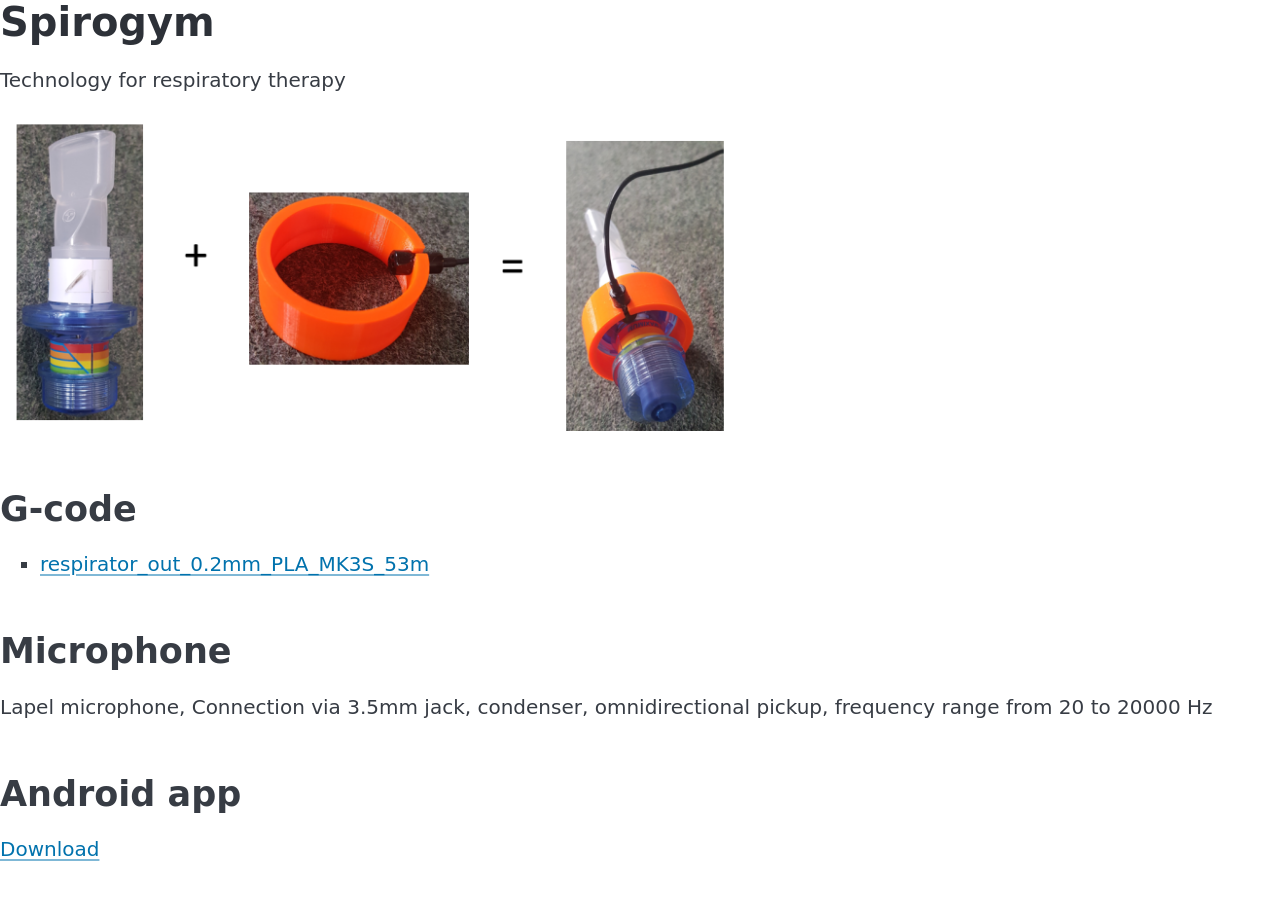
==== commit b08e71c1: "feat(gcodes): added gcode, image and description" ====
--- a/index.html
+++ b/index.html
@@ -7,14 +7,27 @@
 <style>
 </style>
 <script src=""></script>
+
 <body>
 
-<div>
- <h1>Spirogym</h1>
- <p>Technology for respiratory therapy</p>
- <a href="app/spirogym.apk" >Download</a>
-</div>
+    <div>
+        <h1>Spirogym</h1>
+        <p>Technology for respiratory therapy</p>
+
+        <img src="img/image.png" height="100">
+
+        <h2>G-code</h2>
+        <ul>
+            <li> <a href="gcode/respirator_out_0.2mm_PLA_MK3S_53m.gcode">respirator_out_0.2mm_PLA_MK3S_53m</a></li>
+        </ul>
+
+        <h2>Microphone</h2>
+        <p>Lapel microphone, Connection via 3.5mm jack, condenser, omnidirectional pickup, frequency range from 20 to 20000 Hz</p>
+
+        <h2>Android app</h2>
+        <a href="app/spirogym.apk">Download</a>
+    </div>
 
 </body>
-</html>
 
+</html>
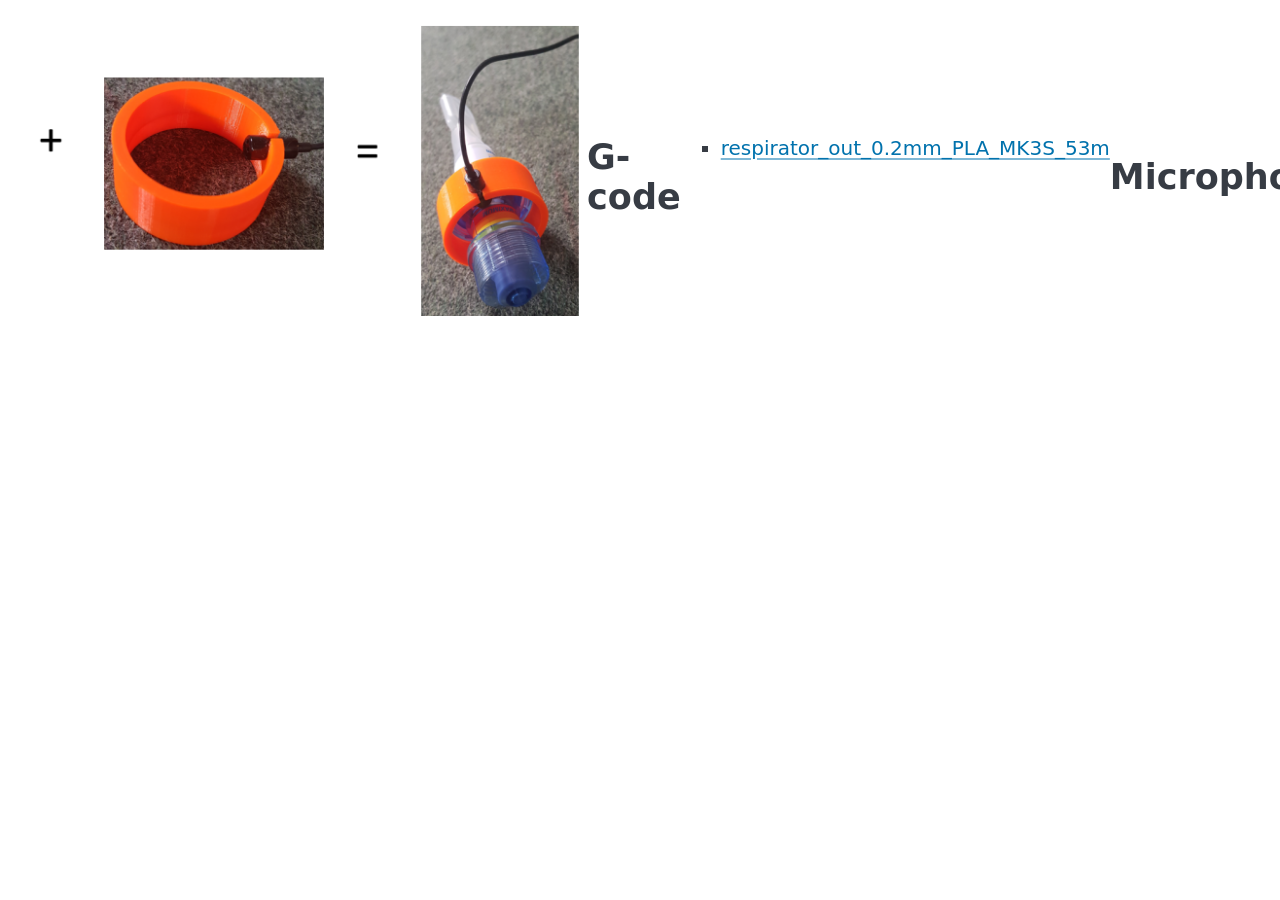
==== commit 1cc70343: "feat(css): main style" ====
--- a/index.html
+++ b/index.html
@@ -4,13 +4,14 @@
 <title>Spirogym</title>
 <meta name="viewport" content="width=device-width,initial-scale=1">
 <link rel="stylesheet" href="css/pico.min.css">
+<link rel="stylesheet" href="css/main.css">
 <style>
 </style>
 <script src=""></script>
 
 <body>
 
-    <div>
+    <div class="main">
         <h1>Spirogym</h1>
         <p>Technology for respiratory therapy</p>
 
--- a/css/main.css
+++ b/css/main.css
@@ -0,0 +1,5 @@
+.main {
+    display: flex;
+    align-items: center;
+    justify-content: center;
+}
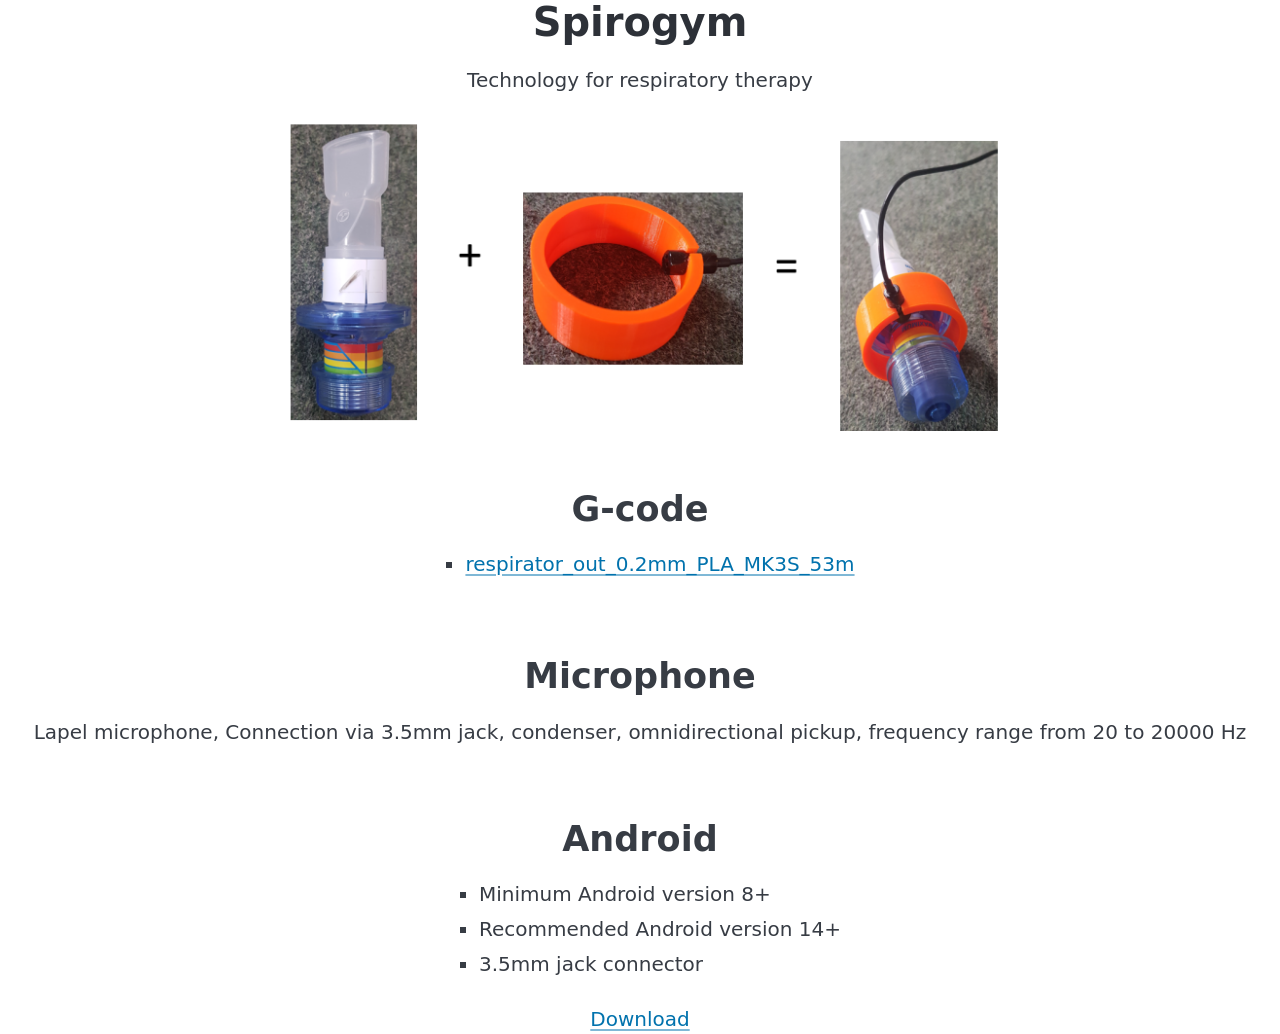
==== commit a5ae7572: "feat(css): main style" ====
--- a/index.html
+++ b/index.html
@@ -25,7 +25,12 @@
         <h2>Microphone</h2>
         <p>Lapel microphone, Connection via 3.5mm jack, condenser, omnidirectional pickup, frequency range from 20 to 20000 Hz</p>
 
-        <h2>Android app</h2>
+        <h2>Android</h2>
+        <ul>
+            <li>Minimum Android version 8+</li>
+            <li>Recommended Android version 14+</li>
+            <li>3.5mm jack connector</li>
+        </ul>
         <a href="app/spirogym.apk">Download</a>
     </div>
 
--- a/css/main.css
+++ b/css/main.css
@@ -1,5 +1,6 @@
 .main {
     display: flex;
+    flex-direction: column;
     align-items: center;
     justify-content: center;
 }
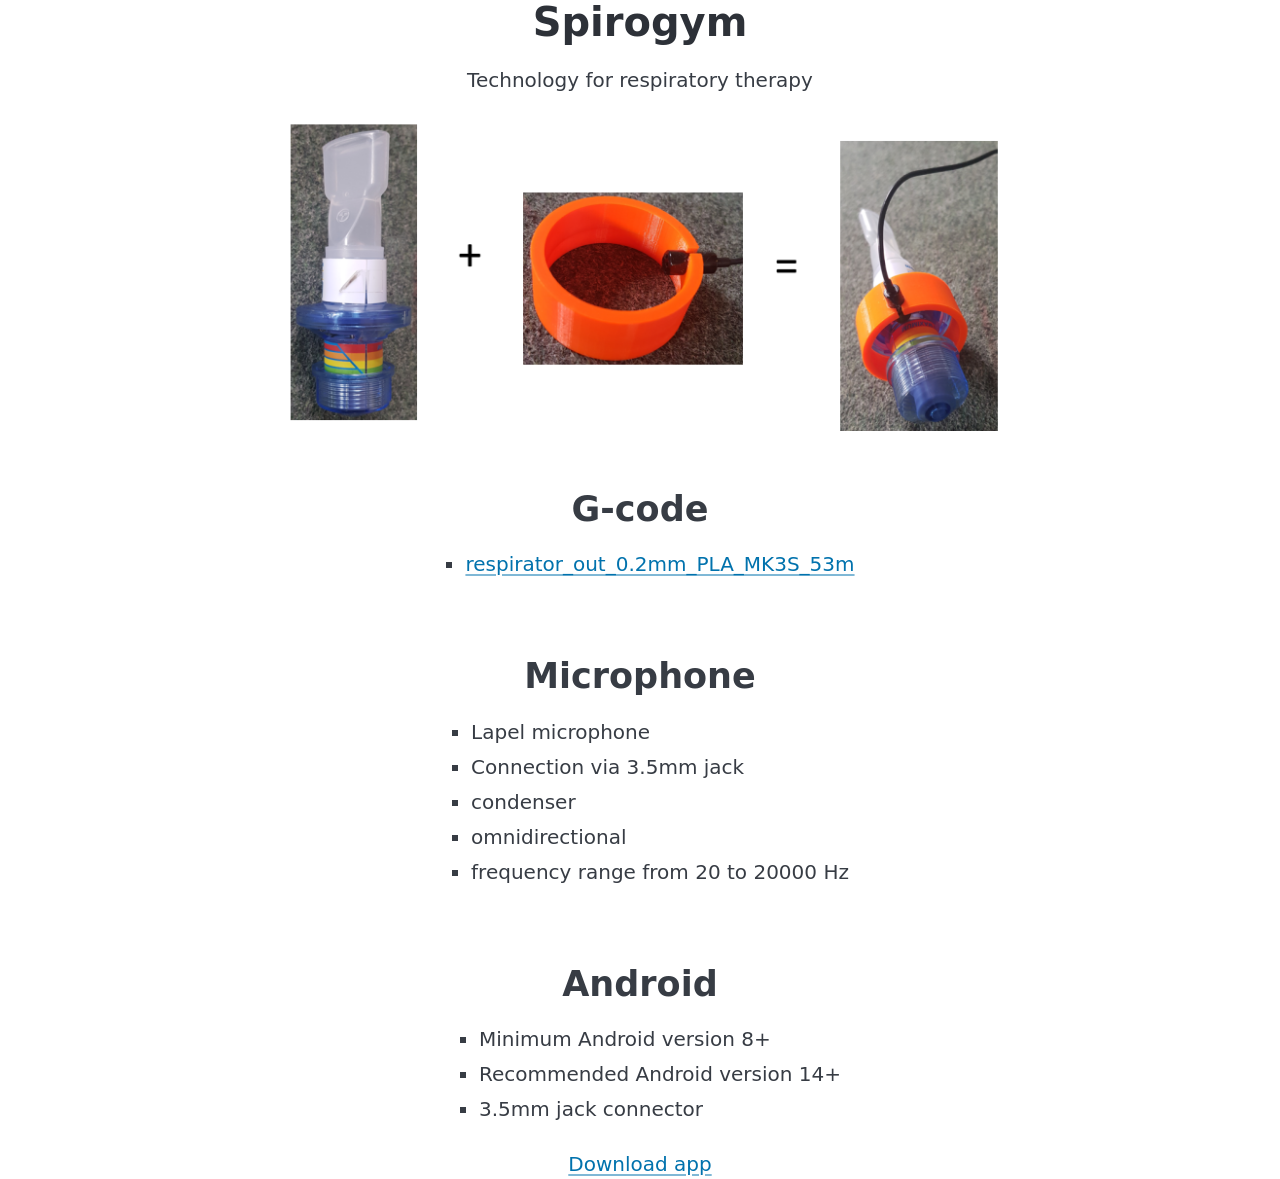
==== commit 21da7bd3: "feat(css): main style" ====
--- a/index.html
+++ b/index.html
@@ -23,7 +23,13 @@
         </ul>
 
         <h2>Microphone</h2>
-        <p>Lapel microphone, Connection via 3.5mm jack, condenser, omnidirectional pickup, frequency range from 20 to 20000 Hz</p>
+        <ul>
+            <li>Lapel microphone</li>
+            <li>Connection via 3.5mm jack</li>
+            <li>condenser</li>
+            <li>omnidirectional</li>
+            <li>frequency range from 20 to 20000 Hz</li>
+        </ul>
 
         <h2>Android</h2>
         <ul>
@@ -31,7 +37,7 @@
             <li>Recommended Android version 14+</li>
             <li>3.5mm jack connector</li>
         </ul>
-        <a href="app/spirogym.apk">Download</a>
+        <a href="app/spirogym.apk">Download app</a>
     </div>
 
 </body>
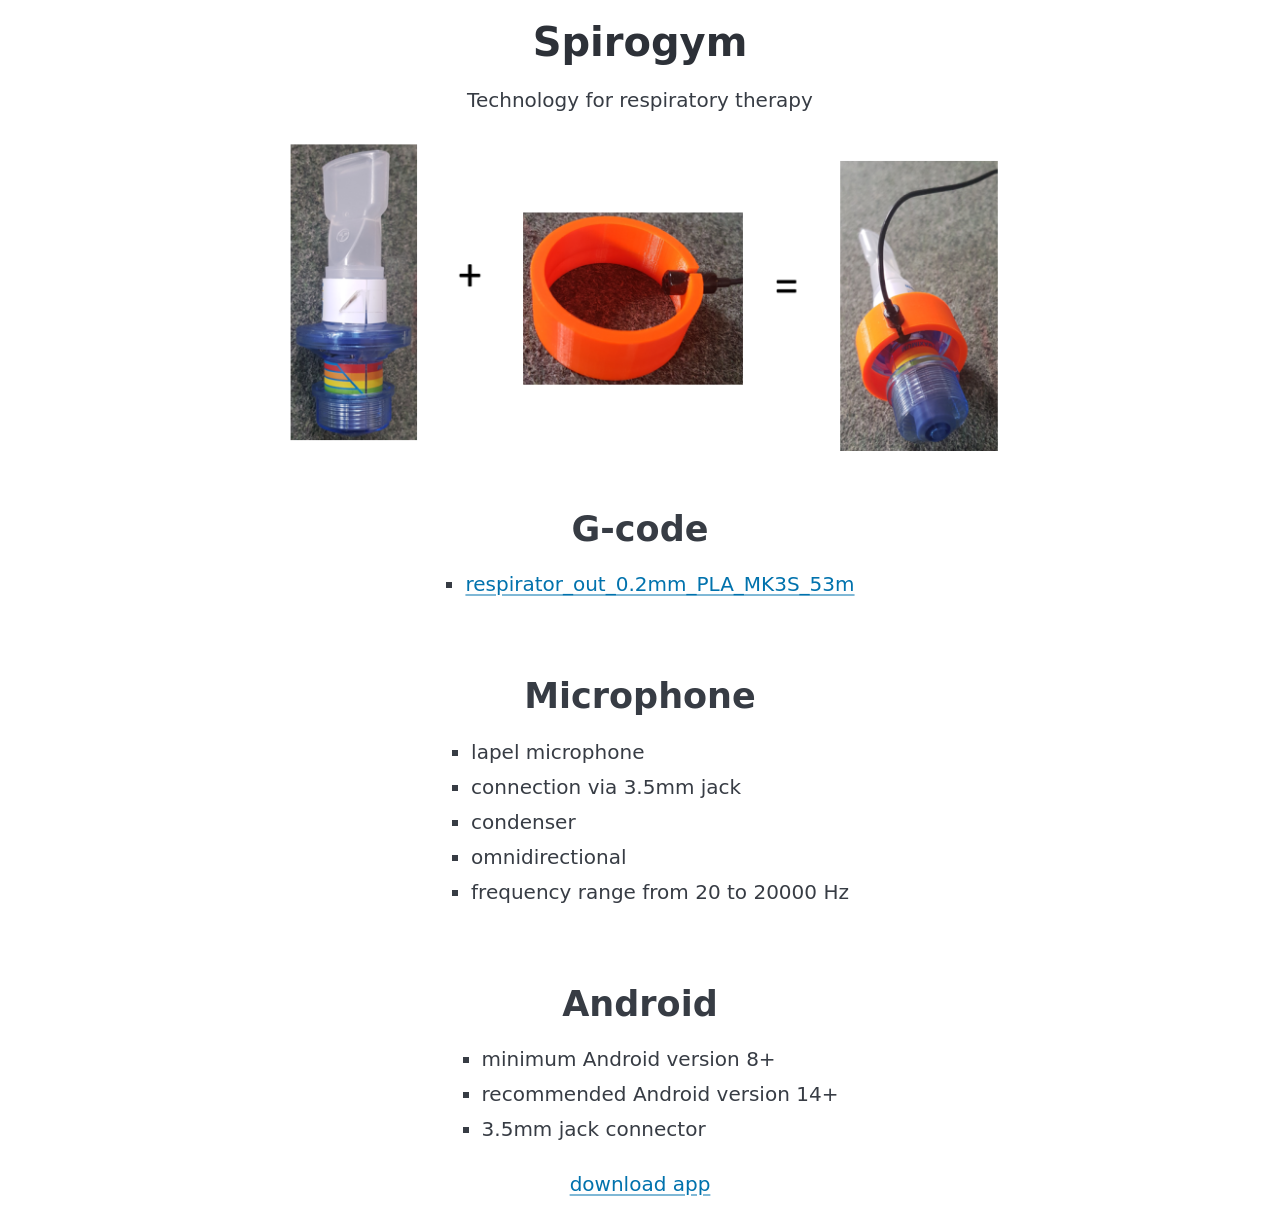
==== commit 0e8717f7: "feat(css): main style" ====
--- a/index.html
+++ b/index.html
@@ -24,8 +24,8 @@
 
         <h2>Microphone</h2>
         <ul>
-            <li>Lapel microphone</li>
-            <li>Connection via 3.5mm jack</li>
+            <li>lapel microphone</li>
+            <li>connection via 3.5mm jack</li>
             <li>condenser</li>
             <li>omnidirectional</li>
             <li>frequency range from 20 to 20000 Hz</li>
@@ -33,11 +33,11 @@
 
         <h2>Android</h2>
         <ul>
-            <li>Minimum Android version 8+</li>
-            <li>Recommended Android version 14+</li>
+            <li>minimum Android version 8+</li>
+            <li>recommended Android version 14+</li>
             <li>3.5mm jack connector</li>
         </ul>
-        <a href="app/spirogym.apk">Download app</a>
+        <a href="app/spirogym.apk">download app</a>
     </div>
 
 </body>
--- a/css/main.css
+++ b/css/main.css
@@ -3,4 +3,5 @@
     flex-direction: column;
     align-items: center;
     justify-content: center;
+    padding: 1rem;
 }
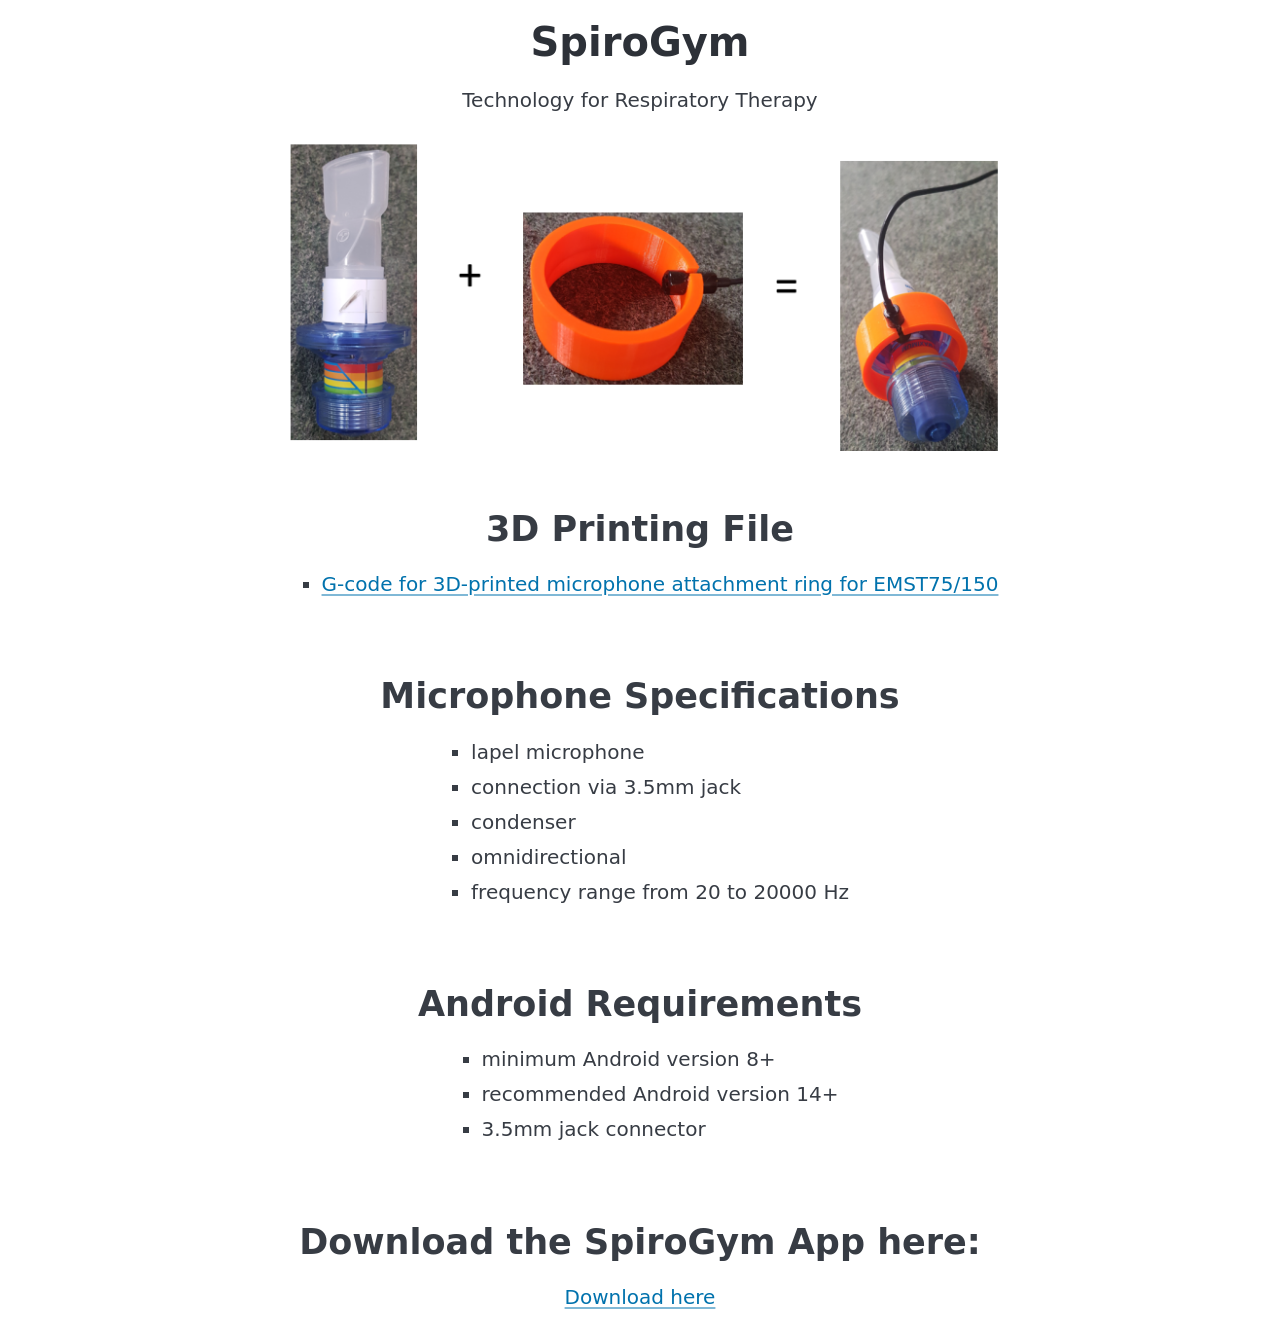
==== commit 6f115476: "Update index.html" ====
--- a/index.html
+++ b/index.html
@@ -12,17 +12,17 @@
 <body>
 
     <div class="main">
-        <h1>Spirogym</h1>
-        <p>Technology for respiratory therapy</p>
+        <h1>SpiroGym</h1>
+        <p> Technology for Respiratory Therapy</p>
 
         <img src="img/image.png" height="100">
 
-        <h2>G-code</h2>
+        <h2>3D Printing File</h2>
         <ul>
-            <li> <a href="gcode/respirator_out_0.2mm_PLA_MK3S_53m.gcode">respirator_out_0.2mm_PLA_MK3S_53m</a></li>
+            <li> <a href="gcode/respirator_out_0.2mm_PLA_MK3S_53m.gcode">G-code for 3D-printed microphone attachment ring for EMST75/150</a></li>
         </ul>
 
-        <h2>Microphone</h2>
+        <h2>Microphone Specifications</h2>
         <ul>
             <li>lapel microphone</li>
             <li>connection via 3.5mm jack</li>
@@ -31,15 +31,17 @@
             <li>frequency range from 20 to 20000 Hz</li>
         </ul>
 
-        <h2>Android</h2>
+        <h2>Android Requirements</h2>
         <ul>
             <li>minimum Android version 8+</li>
             <li>recommended Android version 14+</li>
             <li>3.5mm jack connector</li>
         </ul>
-        <a href="app/spirogym.apk">download app</a>
+        <h2>Download the SpiroGym App here:</h2>
+        <a href="app/spirogym.apk">Download here</a>
+        
     </div>
 
 </body>
 
-</html>+</html>
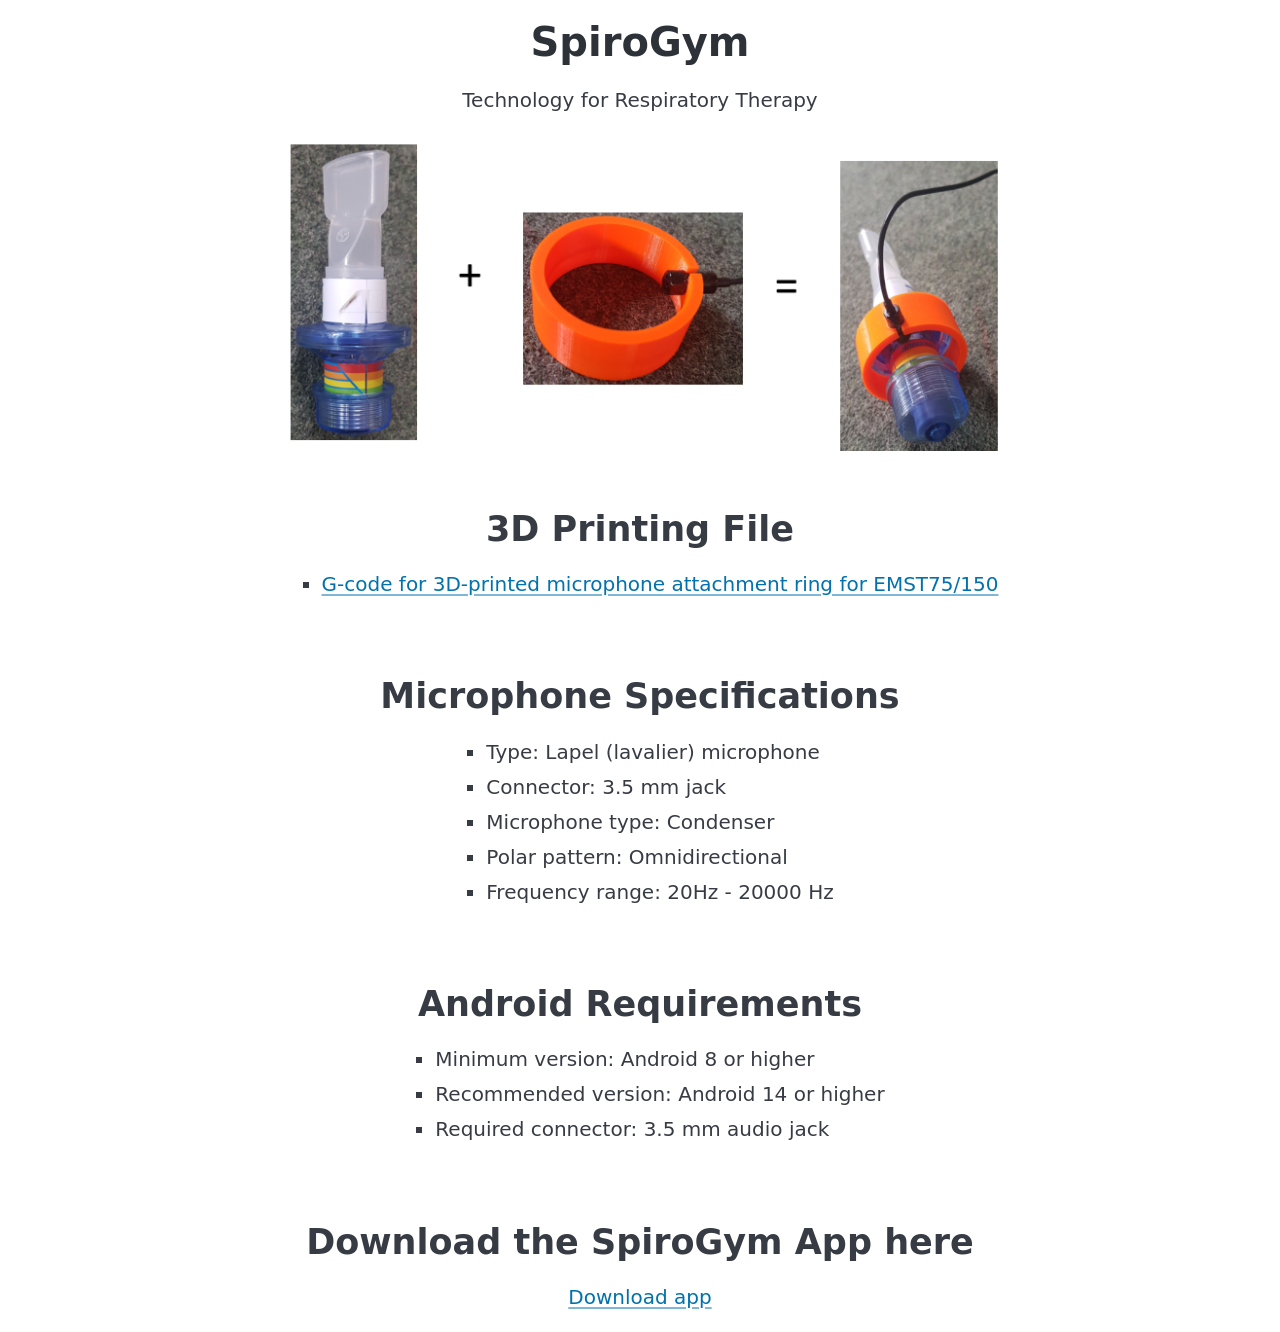
==== commit fac5b777: "Update index.html" ====
--- a/index.html
+++ b/index.html
@@ -24,21 +24,21 @@
 
         <h2>Microphone Specifications</h2>
         <ul>
-            <li>lapel microphone</li>
-            <li>connection via 3.5mm jack</li>
-            <li>condenser</li>
-            <li>omnidirectional</li>
-            <li>frequency range from 20 to 20000 Hz</li>
+            <li>Type: Lapel (lavalier) microphone</li>
+            <li>Connector: 3.5 mm jack</li>
+            <li>Microphone type: Condenser</li>
+            <li>Polar pattern: Omnidirectional</li>
+            <li>Frequency range: 20Hz - 20000 Hz</li>
         </ul>
 
         <h2>Android Requirements</h2>
         <ul>
-            <li>minimum Android version 8+</li>
-            <li>recommended Android version 14+</li>
-            <li>3.5mm jack connector</li>
+            <li>Minimum version: Android 8 or higher</li>
+            <li>Recommended version: Android 14 or higher</li>
+            <li>Required connector: 3.5 mm audio jack</li>
         </ul>
-        <h2>Download the SpiroGym App here:</h2>
-        <a href="app/spirogym.apk">Download here</a>
+        <h2>Download the SpiroGym App here</h2>
+        <a href="app/spirogym.apk">Download app</a>
         
     </div>
 
